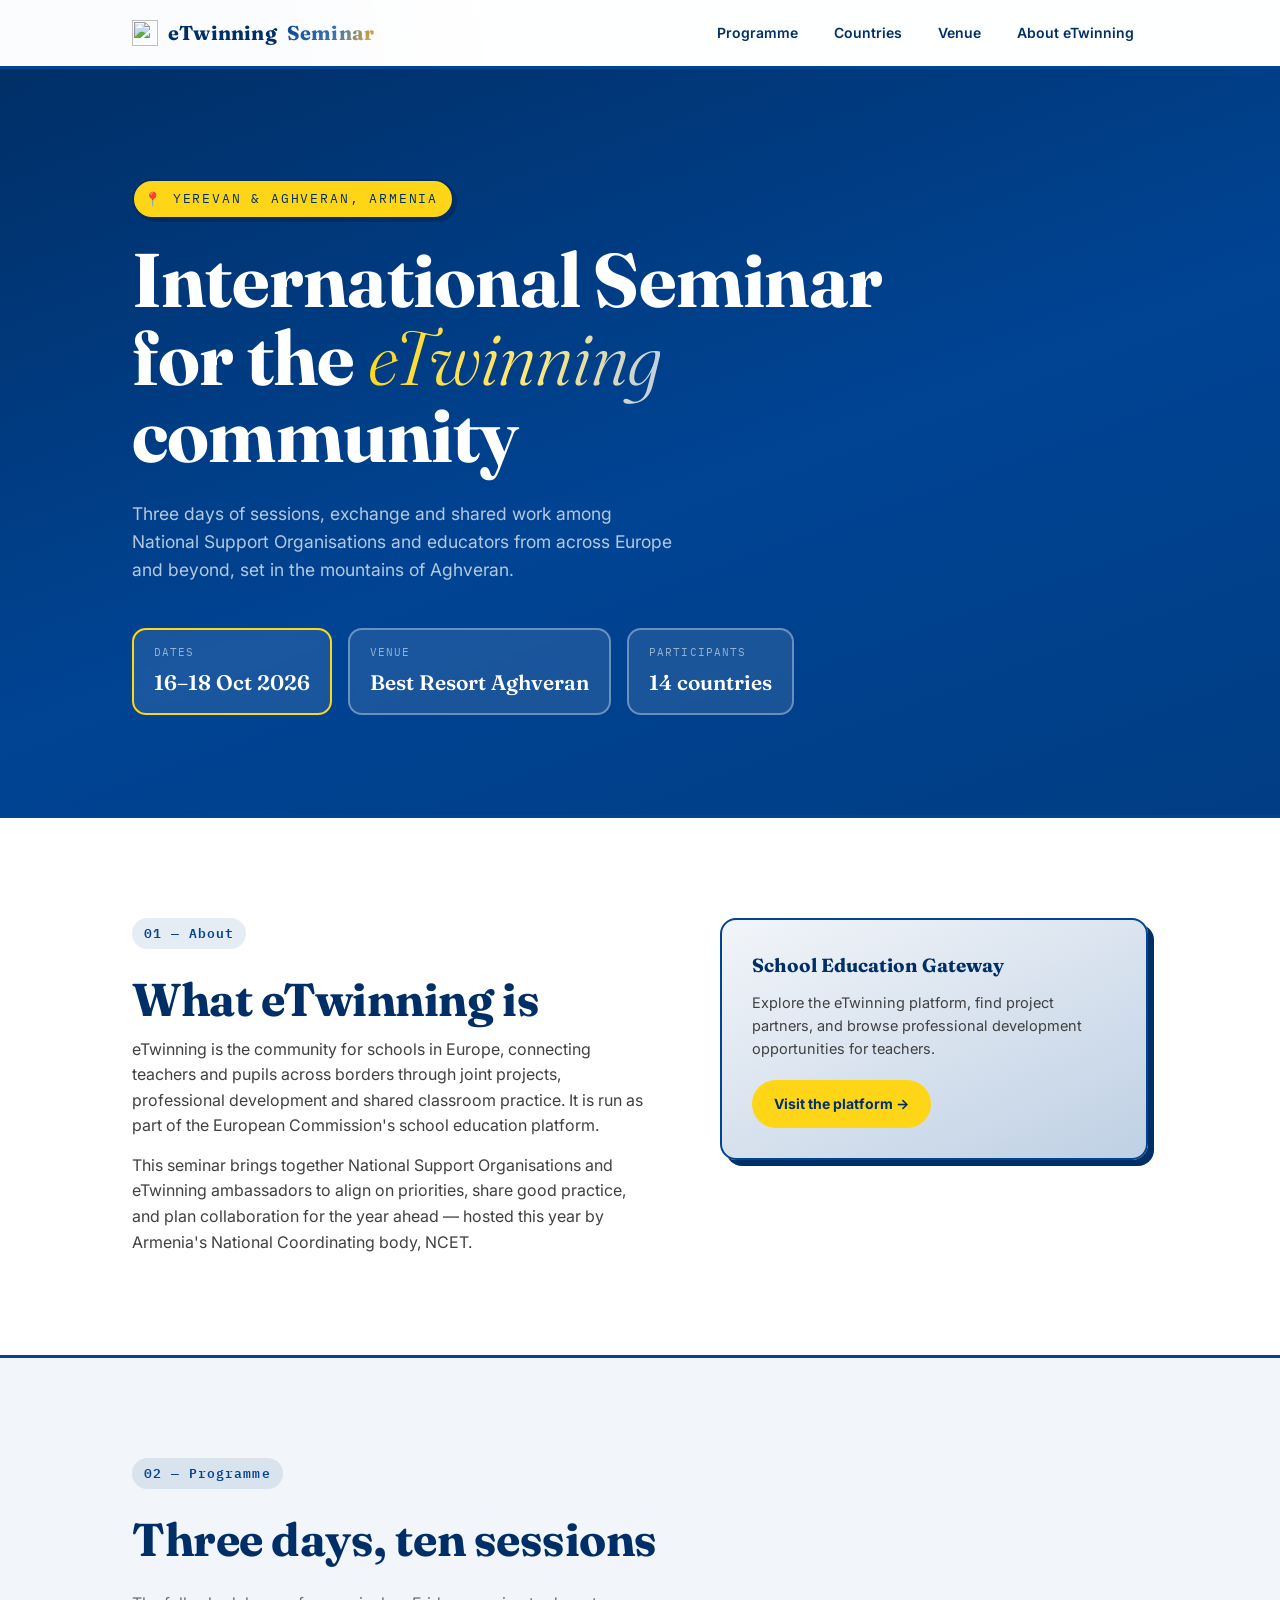
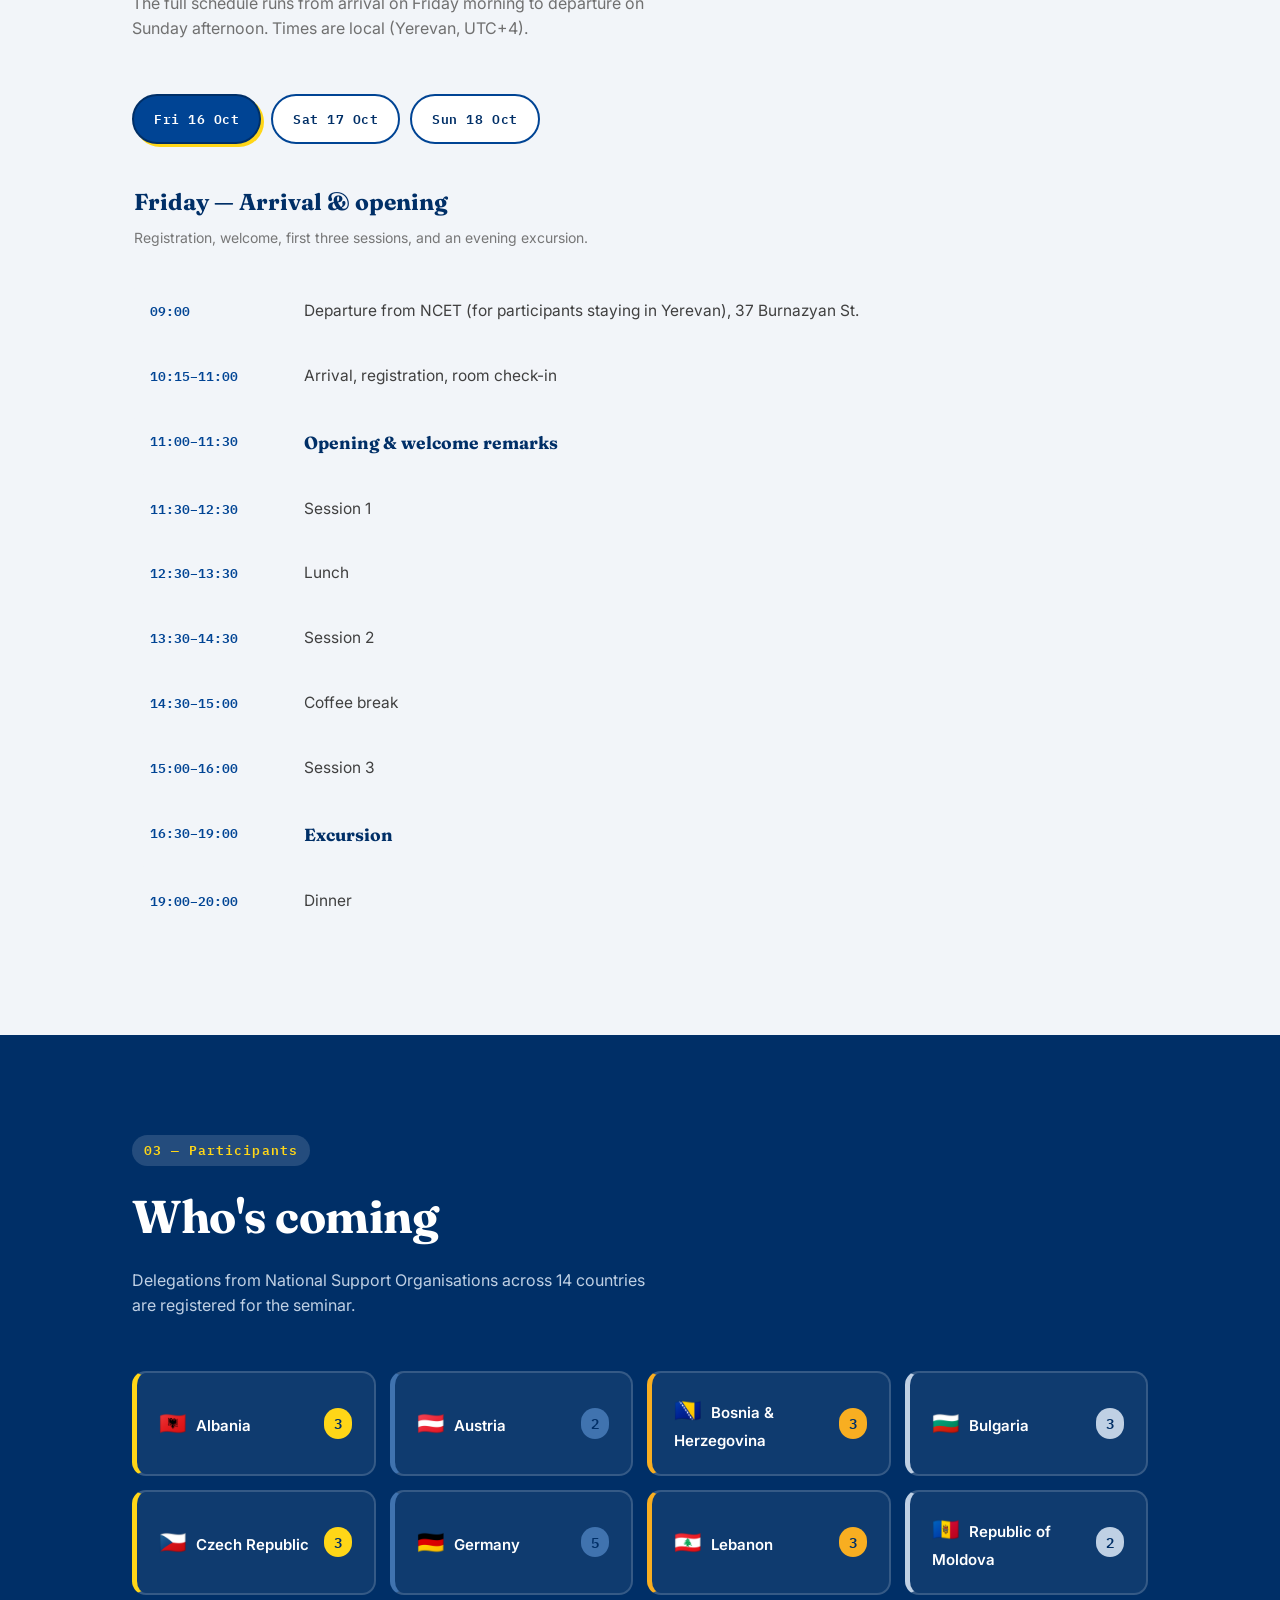
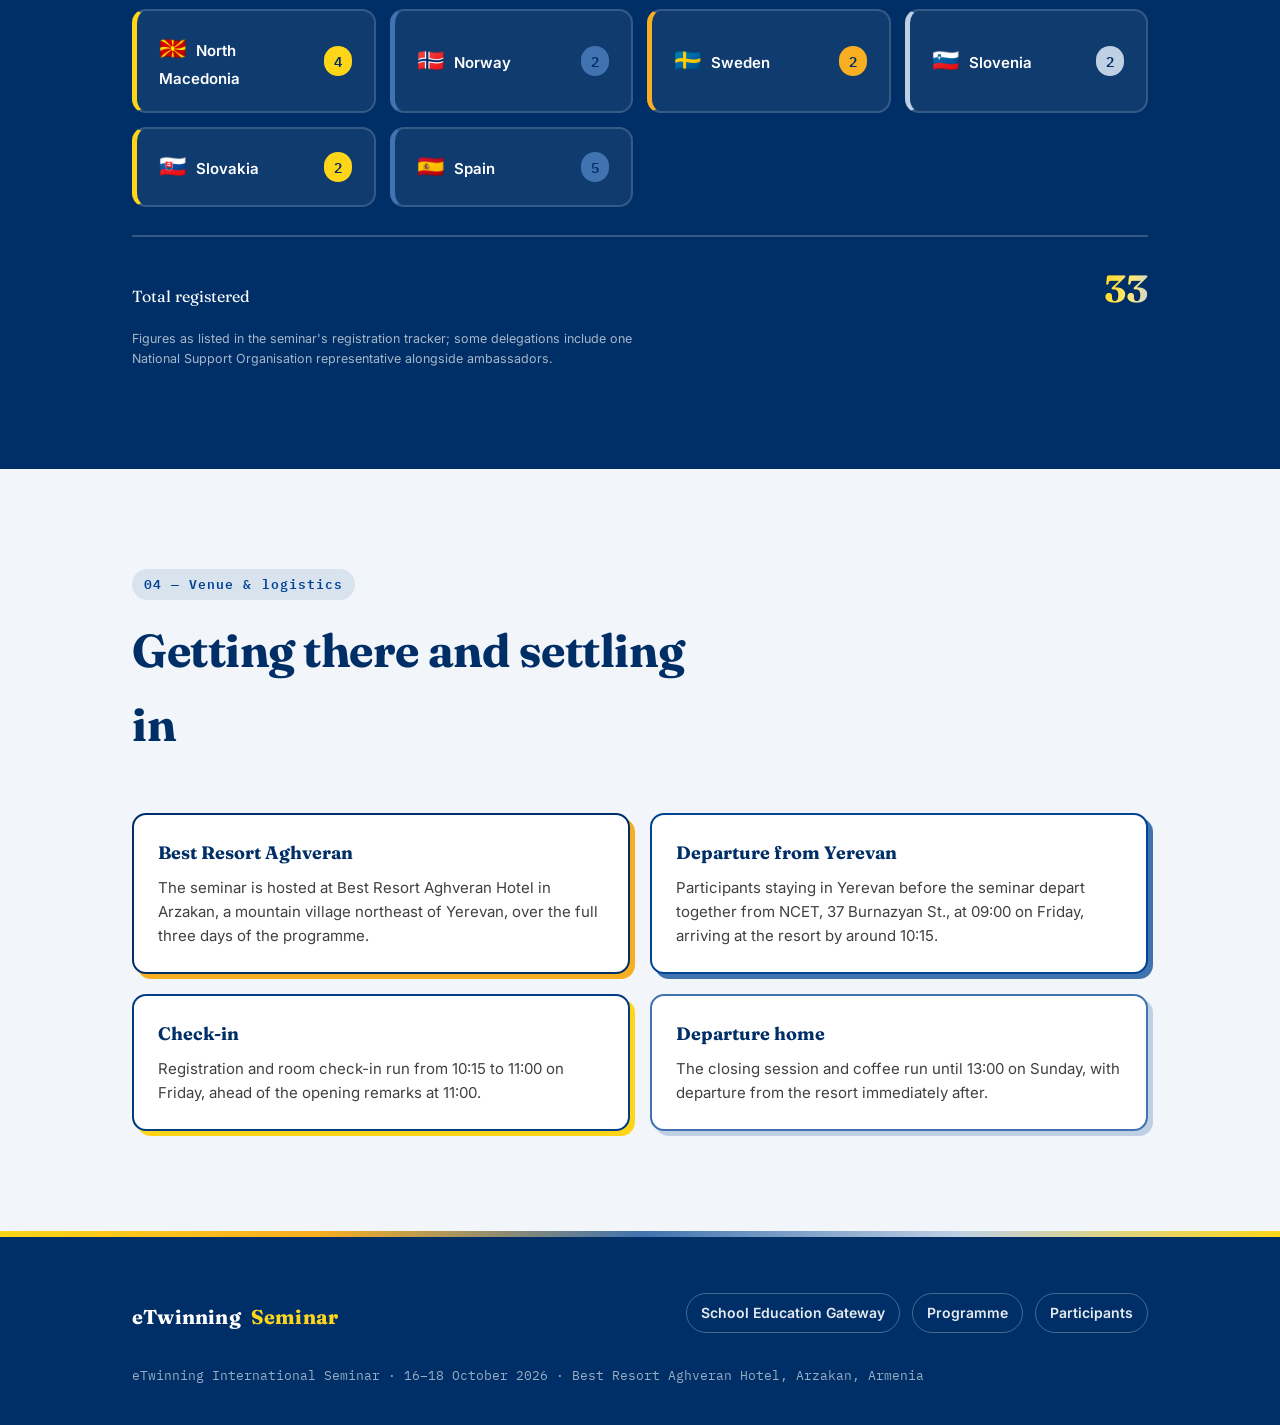
==== index.html @ 02129082 "Add files via upload" ====
<!DOCTYPE html>
<html lang="en">
<head>
<meta charset="UTF-8">
<meta name="viewport" content="width=device-width, initial-scale=1.0">
<title>eTwinning International Seminar · Aghveran 2026</title>
<link rel="icon" type="image/svg+xml" href="images/favicon.svg">
<link rel="preconnect" href="https://fonts.googleapis.com">
<link rel="preconnect" href="https://fonts.gstatic.com" crossorigin>
<link href="https://fonts.googleapis.com/css2?family=Fraunces:opsz,wght@9..144,300;9..144,500;9..144,600;9..144,700;9..144,900&family=Inter:wght@400;500;600;700&family=IBM+Plex+Mono:wght@400;500&display=swap" rel="stylesheet">
<link rel="stylesheet" href="style.css">
</head>
<body>

<div class="blobs">
  <div class="blob" style="width:520px; height:520px; top:-160px; left:-140px; background:var(--blue-light);"></div>
  <div class="blob" style="width:460px; height:460px; top:280px; right:-160px; background:var(--yellow);"></div>
  <div class="blob" style="width:420px; height:420px; bottom:-140px; left:220px; background:var(--blue);"></div>
</div>

<nav>
  <div class="wrap">
    <div class="brand"><img src="images/favicon.svg" alt=""> eTwinning <span>Seminar</span></div>
    <div class="navlinks">
      <a href="#programme">Programme</a>
      <a href="#countries">Countries</a>
      <a href="#venue">Venue</a>
      <a href="#about">About eTwinning</a>
    </div>
  </div>
</nav>

<header class="hero">
  <img class="hero-ridge" src="images/hero-ridge.svg" alt="" role="presentation">
  <div class="wrap">
    <div class="eyebrow mono">Yerevan &amp; Aghveran, Armenia</div>
    <h1>International Seminar<br>for the <em>eTwinning</em> community</h1>
    <p class="hero-sub">Three days of sessions, exchange and shared work among National Support Organisations and educators from across Europe and beyond, set in the mountains of Aghveran.</p>
    <div class="hero-facts">
      <div class="fact-pill">
        <div class="fact-label">Dates</div>
        <div class="fact-value">16–18 Oct 2026</div>
      </div>
      <div class="fact-pill">
        <div class="fact-label">Venue</div>
        <div class="fact-value">Best Resort Aghveran</div>
      </div>
      <div class="fact-pill">
        <div class="fact-label">Participants</div>
        <div class="fact-value">14 countries</div>
      </div>
    </div>
  </div>
</header>

<section class="about" id="about">
  <div class="wrap about-grid">
    <div>
      <div class="section-num mono">01 — About</div>
      <h2>What eTwinning is</h2>
      <p>eTwinning is the community for schools in Europe, connecting teachers and pupils across borders through joint projects, professional development and shared classroom practice. It is run as part of the European Commission's school education platform.</p>
      <p>This seminar brings together National Support Organisations and eTwinning ambassadors to align on priorities, share good practice, and plan collaboration for the year ahead — hosted this year by Armenia's National Coordinating body, NCET.</p>
    </div>
    <div class="about-card">
      <h3>School Education Gateway</h3>
      <p>Explore the eTwinning platform, find project partners, and browse professional development opportunities for teachers.</p>
      <a class="button" href="https://school-education.ec.europa.eu/" target="_blank" rel="noopener">Visit the platform →</a>
    </div>
  </div>
</section>

<section id="programme" class="programme">
  <div class="wrap">
    <div class="section-head">
      <div class="section-num mono">02 — Programme</div>
      <h2>Three days, ten sessions</h2>
      <p class="lede">The full schedule runs from arrival on Friday morning to departure on Sunday afternoon. Times are local (Yerevan, UTC+4).</p>
    </div>

    <div class="day-tabs" role="tablist" aria-label="Seminar days">
      <button class="day-tab active" data-day="1" role="tab" aria-selected="true">Fri 16 Oct</button>
      <button class="day-tab" data-day="2" role="tab" aria-selected="false">Sat 17 Oct</button>
      <button class="day-tab" data-day="3" role="tab" aria-selected="false">Sun 18 Oct</button>
    </div>

    <div class="timeline">
      <div class="day-panel active" id="day-1">
        <div class="day-title">Friday — Arrival &amp; opening</div>
        <div class="day-caption">Registration, welcome, first three sessions, and an evening excursion.</div>
        <div class="t-row"><div class="t-time">09:00</div><div class="t-activity">Departure from NCET (for participants staying in Yerevan), 37 Burnazyan St.</div></div>
        <div class="t-row"><div class="t-time">10:15–11:00</div><div class="t-activity">Arrival, registration, room check-in</div></div>
        <div class="t-row"><div class="t-time">11:00–11:30</div><div class="t-activity highlight">Opening &amp; welcome remarks</div></div>
        <div class="t-row"><div class="t-time">11:30–12:30</div><div class="t-activity">Session 1</div></div>
        <div class="t-row"><div class="t-time">12:30–13:30</div><div class="t-activity">Lunch</div></div>
        <div class="t-row"><div class="t-time">13:30–14:30</div><div class="t-activity">Session 2</div></div>
        <div class="t-row"><div class="t-time">14:30–15:00</div><div class="t-activity">Coffee break</div></div>
        <div class="t-row"><div class="t-time">15:00–16:00</div><div class="t-activity">Session 3</div></div>
        <div class="t-row"><div class="t-time">16:30–19:00</div><div class="t-activity highlight">Excursion</div></div>
        <div class="t-row"><div class="t-time">19:00–20:00</div><div class="t-activity">Dinner</div></div>
      </div>

      <div class="day-panel" id="day-2">
        <div class="day-title">Saturday — Full working day</div>
        <div class="day-caption">The core of the seminar: six sessions bookended by breakfast and a gala dinner.</div>
        <div class="t-row"><div class="t-time">08:30–09:30</div><div class="t-activity">Breakfast</div></div>
        <div class="t-row"><div class="t-time">09:30–10:30</div><div class="t-activity">Session 4</div></div>
        <div class="t-row"><div class="t-time">10:30–11:30</div><div class="t-activity">Session 5</div></div>
        <div class="t-row"><div class="t-time">11:30–12:00</div><div class="t-activity">Session 6</div></div>
        <div class="t-row"><div class="t-time">13:00–14:00</div><div class="t-activity">Coffee break</div></div>
        <div class="t-row"><div class="t-time">14:00–15:00</div><div class="t-activity">Session 7</div></div>
        <div class="t-row"><div class="t-time">15:00–16:00</div><div class="t-activity">Session 8</div></div>
        <div class="t-row"><div class="t-time">16:00–16:30</div><div class="t-activity">Coffee break</div></div>
        <div class="t-row"><div class="t-time">16:30–17:30</div><div class="t-activity">Session 9</div></div>
        <div class="t-row"><div class="t-time">18:30–19:30</div><div class="t-activity">Free time</div></div>
        <div class="t-row"><div class="t-time">19:30–22:30</div><div class="t-activity highlight">Gala dinner</div></div>
      </div>

      <div class="day-panel" id="day-3">
        <div class="day-title">Sunday — Closing &amp; departure</div>
        <div class="day-caption">A final session, check-out, and closing remarks before departure.</div>
        <div class="t-row"><div class="t-time">08:30–09:30</div><div class="t-activity">Breakfast</div></div>
        <div class="t-row"><div class="t-time">09:30–11:00</div><div class="t-activity">Session 10</div></div>
        <div class="t-row"><div class="t-time">11:00–11:30</div><div class="t-activity">Check-out</div></div>
        <div class="t-row"><div class="t-time">11:30–13:00</div><div class="t-activity highlight">Closing session &amp; coffee</div></div>
        <div class="t-row"><div class="t-time">13:00</div><div class="t-activity">Departure</div></div>
      </div>
    </div>
  </div>
</section>

<section class="countries" id="countries">
  <div class="wrap">
    <div class="section-head">
      <div class="section-num mono">03 — Participants</div>
      <h2>Who's coming</h2>
      <p class="lede">Delegations from National Support Organisations across 14 countries are registered for the seminar.</p>
    </div>

    <div class="country-grid">
      <div class="country-card" style="--c-accent:var(--yellow);"><span><span class="country-flag">🇦🇱</span><span class="country-name">Albania</span></span><span class="country-count">3</span></div>
      <div class="country-card" style="--c-accent:var(--blue-light);"><span><span class="country-flag">🇦🇹</span><span class="country-name">Austria</span></span><span class="country-count">2</span></div>
      <div class="country-card" style="--c-accent:var(--yellow-deep);"><span><span class="country-flag">🇧🇦</span><span class="country-name">Bosnia &amp; Herzegovina</span></span><span class="country-count">3</span></div>
      <div class="country-card" style="--c-accent:var(--blue-pale);"><span><span class="country-flag">🇧🇬</span><span class="country-name">Bulgaria</span></span><span class="country-count">3</span></div>
      <div class="country-card" style="--c-accent:var(--yellow);"><span><span class="country-flag">🇨🇿</span><span class="country-name">Czech Republic</span></span><span class="country-count">3</span></div>
      <div class="country-card" style="--c-accent:var(--blue-light);"><span><span class="country-flag">🇩🇪</span><span class="country-name">Germany</span></span><span class="country-count">5</span></div>
      <div class="country-card" style="--c-accent:var(--yellow-deep);"><span><span class="country-flag">🇱🇧</span><span class="country-name">Lebanon</span></span><span class="country-count">3</span></div>
      <div class="country-card" style="--c-accent:var(--blue-pale);"><span><span class="country-flag">🇲🇩</span><span class="country-name">Republic of Moldova</span></span><span class="country-count">2</span></div>
      <div class="country-card" style="--c-accent:var(--yellow);"><span><span class="country-flag">🇲🇰</span><span class="country-name">North Macedonia</span></span><span class="country-count">4</span></div>
      <div class="country-card" style="--c-accent:var(--blue-light);"><span><span class="country-flag">🇳🇴</span><span class="country-name">Norway</span></span><span class="country-count">2</span></div>
      <div class="country-card" style="--c-accent:var(--yellow-deep);"><span><span class="country-flag">🇸🇪</span><span class="country-name">Sweden</span></span><span class="country-count">2</span></div>
      <div class="country-card" style="--c-accent:var(--blue-pale);"><span><span class="country-flag">🇸🇮</span><span class="country-name">Slovenia</span></span><span class="country-count">2</span></div>
      <div class="country-card" style="--c-accent:var(--yellow);"><span><span class="country-flag">🇸🇰</span><span class="country-name">Slovakia</span></span><span class="country-count">2</span></div>
      <div class="country-card" style="--c-accent:var(--blue-light);"><span><span class="country-flag">🇪🇸</span><span class="country-name">Spain</span></span><span class="country-count">5</span></div>
    </div>
    <div class="country-total">
      <span>Total registered</span>
      <span class="num">33</span>
    </div>
    <p class="country-note">Figures as listed in the seminar's registration tracker; some delegations include one National Support Organisation representative alongside ambassadors.</p>
  </div>
</section>

<section id="venue" class="venue">
  <div class="wrap">
    <div class="section-head">
      <div class="section-num mono">04 — Venue & logistics</div>
      <h2>Getting there and settling in</h2>
    </div>
    <div class="venue-grid">
      <div class="venue-item">
        <h3>Best Resort Aghveran</h3>
        <p>The seminar is hosted at Best Resort Aghveran Hotel in Arzakan, a mountain village northeast of Yerevan, over the full three days of the programme.</p>
      </div>
      <div class="venue-item">
        <h3>Departure from Yerevan</h3>
        <p>Participants staying in Yerevan before the seminar depart together from NCET, 37 Burnazyan St., at 09:00 on Friday, arriving at the resort by around 10:15.</p>
      </div>
      <div class="venue-item">
        <h3>Check-in</h3>
        <p>Registration and room check-in run from 10:15 to 11:00 on Friday, ahead of the opening remarks at 11:00.</p>
      </div>
      <div class="venue-item">
        <h3>Departure home</h3>
        <p>The closing session and coffee run until 13:00 on Sunday, with departure from the resort immediately after.</p>
      </div>
    </div>
  </div>
</section>

<footer>
  <div class="wrap">
    <div class="footer-grid">
      <div class="brand">eTwinning <span style="color:var(--yellow);">Seminar</span></div>
      <div class="footer-links">
        <a href="https://school-education.ec.europa.eu/" target="_blank" rel="noopener">School Education Gateway</a>
        <a href="#programme">Programme</a>
        <a href="#countries">Participants</a>
      </div>
    </div>
    <div class="footer-fine">eTwinning International Seminar · 16–18 October 2026 · Best Resort Aghveran Hotel, Arzakan, Armenia</div>
  </div>
</footer>

<script src="script.js"></script>
</body>
</html>
---- style.css ----
:root{
  --blue-deep: #002F67;
  --blue: #004494;
  --blue-mid: #003D84;
  --blue-light: #4073AF;
  --blue-pale: #BFD0E4;
  --blue-bg: #F2F5F9;
  --yellow: #FFD617;
  --yellow-deep: #F8AE21;
  --yellow-light: #FFE879;
  --yellow-pale: #FFF4BB;
  --ink: #404040;
  --grey: #707070;
  --grey-light: #F5F5F5;
  --white: #FFFFFF;
  --line: rgba(0,47,103,0.14);
}
*{box-sizing:border-box; margin:0; padding:0;}
html{scroll-behavior:smooth;}
body{
  background:var(--blue-bg);
  color:var(--ink);
  font-family:'Inter', sans-serif;
  font-size:16px;
  line-height:1.6;
  overflow-x:hidden;
}
a{color:inherit;}
.mono{font-family:'IBM Plex Mono', monospace;}
.wrap{max-width:1080px; margin:0 auto; padding:0 32px;}

.blobs{position:fixed; inset:0; z-index:-1; overflow:hidden; pointer-events:none;}
.blob{position:absolute; border-radius:50%; filter:blur(70px); opacity:0.25;}

/* ---------- nav ---------- */
nav{
  position:sticky; top:0; z-index:50;
  background:rgba(255,255,255,0.92);
  backdrop-filter: blur(8px);
  border-bottom:3px solid var(--blue);
}
nav .wrap{
  display:flex; align-items:center; justify-content:space-between;
  height:66px;
}
.brand{
  font-family:'Fraunces', serif; font-weight:700; font-size:20px; letter-spacing:0.01em;
  color:var(--blue-deep);
  display:flex; align-items:center; gap:10px;
}
.brand img{height:26px; width:26px;}
.brand span{
  background:linear-gradient(120deg, var(--blue), var(--blue-light) 55%, var(--yellow-deep));
  -webkit-background-clip:text; background-clip:text; color:transparent;
}
.navlinks{display:flex; gap:8px; font-size:14px; font-weight:600;}
.navlinks a{text-decoration:none; padding:8px 14px; border-radius:20px; transition:all .2s; color:var(--blue-deep);}
.navlinks a:hover{background:var(--yellow); color:var(--blue-deep);}
.navlinks a:focus-visible, a:focus-visible{outline:2px solid var(--blue); outline-offset:3px; border-radius:4px;}

/* ---------- hero ---------- */
.hero{
  position:relative;
  padding:110px 0 100px;
  overflow:hidden;
  background:linear-gradient(160deg, var(--blue-deep) 0%, var(--blue) 55%, var(--blue-mid) 100%);
  color:var(--white);
}
.hero-ridge{
  position:absolute; left:0; right:0; bottom:0; width:100%; height:auto; z-index:0; display:block;
}
.hero .wrap{position:relative; z-index:1;}
.eyebrow{
  font-family:'IBM Plex Mono', monospace; font-size:13px; text-transform:uppercase;
  letter-spacing:0.14em; color:var(--blue-deep); margin-bottom:22px;
  display:inline-flex; align-items:center; gap:10px;
  background:var(--yellow); border:2px solid var(--blue-deep); padding:7px 14px 7px 10px; border-radius:30px;
  box-shadow:3px 3px 0 rgba(0,0,0,0.2);
}
.eyebrow::before{content:'📍'; font-size:14px;}
h1{
  font-family:'Fraunces', serif;
  font-weight:700;
  font-size:clamp(40px, 6vw, 76px);
  line-height:1.02;
  letter-spacing:-0.01em;
  max-width:820px;
  color:var(--white);
}
h1 em{
  font-style:italic; font-weight:300;
  background:linear-gradient(100deg, var(--yellow), var(--yellow-light) 55%, var(--blue-pale));
  -webkit-background-clip:text; background-clip:text; color:transparent;
}
.hero-sub{
  margin-top:26px; max-width:540px; font-size:17.5px; color:var(--blue-pale); opacity:0.95;
}
.hero-facts{
  display:flex; flex-wrap:wrap; gap:16px; margin-top:44px;
}
.fact-pill{
  background:rgba(255,255,255,0.1); border:2px solid rgba(255,255,255,0.35); border-radius:14px;
  padding:14px 20px; backdrop-filter:blur(4px);
}
.fact-pill:nth-child(1){border-color:var(--yellow);}
.fact-label{font-family:'IBM Plex Mono', monospace; font-size:11px; text-transform:uppercase; letter-spacing:0.1em; opacity:0.75; color:var(--blue-pale);}
.fact-value{font-family:'Fraunces', serif; font-size:21px; font-weight:600; margin-top:4px; color:var(--white);}

/* ---------- section shell ---------- */
section{padding:100px 0;}
.section-head{margin-bottom:52px; max-width:600px;}
.section-num{
  font-family:'IBM Plex Mono', monospace; font-size:13px; letter-spacing:0.08em;
  display:inline-block; padding:5px 12px; border-radius:20px; font-weight:600;
  background:rgba(0,68,148,0.1); color:var(--blue);
}
h2{
  font-family:'Fraunces', serif; font-weight:700; font-size:clamp(30px, 4vw, 46px);
  margin-top:14px; letter-spacing:-0.01em; color:var(--blue-deep);
}
.lede{margin-top:14px; color:var(--grey); font-size:16px; max-width:540px;}

/* ---------- about ---------- */
.about{background:var(--white); border-top:3px solid var(--blue); border-bottom:3px solid var(--blue);}
.about-grid{display:grid; grid-template-columns:1.1fr 0.9fr; gap:64px; align-items:start;}
.about p{color:var(--ink);}
.about p + p{margin-top:14px;}
.about-card{
  background:linear-gradient(155deg, var(--blue-bg), var(--blue-pale));
  border:2px solid var(--blue); border-radius:16px; padding:30px;
  box-shadow:6px 6px 0 var(--blue-deep);
}
.about-card h3{font-family:'Fraunces',serif; font-size:19px; font-weight:700; color:var(--blue-deep);}
.about-card p{color:var(--ink); font-size:14.5px; margin-top:10px;}
.about-card a.button{
  display:inline-flex; align-items:center; gap:8px; margin-top:20px;
  background:var(--yellow); color:var(--blue-deep); text-decoration:none;
  font-size:14px; font-weight:700; padding:13px 22px; border-radius:30px;
  transition:transform .15s, background .2s;
}
.about-card a.button:hover{background:var(--yellow-deep); transform:translateY(-2px);}

/* ---------- programme / timeline ---------- */
.day-tabs{display:flex; gap:10px; margin-bottom:40px; flex-wrap:wrap;}
.day-tab{
  font-family:'IBM Plex Mono', monospace; font-size:13px; font-weight:600; letter-spacing:0.04em;
  padding:12px 20px; border:2px solid var(--blue); background:var(--white); cursor:pointer;
  color:var(--blue-deep); border-radius:30px; transition: all .2s;
}
.day-tab.active{background:var(--blue); color:var(--white); border-color:var(--blue-deep); box-shadow:3px 3px 0 var(--yellow);}
.day-tab:hover:not(.active){background:var(--yellow-pale); border-color:var(--blue);}

.timeline{position:relative; padding-left:2px;}
.day-panel{display:none;}
.day-panel.active{display:block; animation:fade .35s ease;}
@keyframes fade{from{opacity:0; transform:translateY(6px);} to{opacity:1; transform:translateY(0);}}

.day-title{
  font-family:'Fraunces', serif; font-size:23px; font-weight:700; margin-bottom:6px; color:var(--blue-deep);
}
.day-caption{color:var(--grey); font-size:14px; margin-bottom:32px; opacity:0.95;}

.t-row{
  display:grid; grid-template-columns:130px 1fr; gap:24px;
  padding:18px 16px; border-radius:12px; position:relative; margin-bottom:4px;
}
.t-row:nth-child(odd){background:var(--blue-bg);}
.t-time{
  font-family:'IBM Plex Mono', monospace; font-size:13px; font-weight:600; color:var(--blue); padding-top:2px;
}
.t-activity{font-size:15.5px; color:var(--ink);}
.t-activity.highlight{font-weight:700; font-family:'Fraunces', serif; font-size:17.5px; color:var(--blue-deep);}

/* ---------- countries ---------- */
.countries{background:var(--blue-deep); color:var(--white); position:relative; overflow:hidden;}
.countries .section-num{background:rgba(255,255,255,0.14); color:var(--yellow);}
.countries h2{color:var(--white);}
.countries .lede{color:var(--blue-pale);}
.country-grid{
  display:grid; grid-template-columns:repeat(auto-fill, minmax(230px,1fr)); gap:14px; margin-top:12px;
}
.country-card{
  background:rgba(255,255,255,0.06); border:2px solid rgba(255,255,255,0.16); border-radius:14px;
  padding:20px 22px; display:flex; align-items:center; justify-content:space-between; gap:12px;
  border-left:5px solid var(--c-accent, var(--yellow));
  transition:transform .15s, background .2s;
}
.country-card:hover{background:rgba(255,255,255,0.12); transform:translateY(-2px);}
.country-name{font-size:15px; font-weight:600;}
.country-flag{font-size:22px; margin-right:10px;}
.country-count{
  font-family:'IBM Plex Mono', monospace; font-size:14px; font-weight:600; color:var(--blue-deep);
  background:var(--c-accent, var(--yellow)); padding:4px 10px; border-radius:20px;
}
.country-total{
  margin-top:28px; display:flex; justify-content:space-between; align-items:baseline;
  font-family:'Fraunces', serif; padding-top:22px; border-top:2px solid rgba(255,255,255,0.2);
}
.country-total .num{
  font-size:38px; font-weight:700;
  background:linear-gradient(100deg, var(--yellow), var(--yellow-light) 60%, var(--blue-pale));
  -webkit-background-clip:text; background-clip:text; color:transparent;
}
.country-note{font-size:12.5px; opacity:0.65; margin-top:10px; max-width:520px;}

/* ---------- venue ---------- */
.venue-grid{display:grid; grid-template-columns:1fr 1fr; gap:20px;}
.venue-item{
  background:var(--white); border:2px solid var(--blue); border-radius:14px; padding:24px;
  box-shadow:5px 5px 0 var(--blue-pale);
}
.venue-item:nth-child(1){box-shadow:5px 5px 0 var(--yellow-deep); border-color:var(--blue-deep);}
.venue-item:nth-child(2){box-shadow:5px 5px 0 var(--blue-light); border-color:var(--blue);}
.venue-item:nth-child(3){box-shadow:5px 5px 0 var(--yellow); border-color:var(--blue-mid);}
.venue-item:nth-child(4){box-shadow:5px 5px 0 var(--blue-pale); border-color:var(--blue-light);}
.venue-item h3{font-family:'Fraunces', serif; font-size:18px; font-weight:700; margin-bottom:8px; color:var(--blue-deep);}
.venue-item p{color:var(--ink); font-size:15px;}

/* ---------- footer ---------- */
footer{
  background:var(--blue-deep); color:var(--white); padding:56px 0 40px;
  border-top:6px solid transparent;
  border-image:linear-gradient(90deg, var(--yellow), var(--yellow-deep), var(--blue-light), var(--blue-pale), var(--yellow)) 1;
}
.footer-grid{display:flex; justify-content:space-between; align-items:flex-end; flex-wrap:wrap; gap:24px;}
footer .brand{color:var(--white);}
.footer-links{display:flex; gap:12px; font-size:14px; font-weight:600;}
.footer-links a{text-decoration:none; opacity:0.9; padding:8px 14px; border-radius:20px; border:1px solid rgba(255,255,255,0.3);}
.footer-links a:hover{opacity:1; background:var(--yellow); color:var(--blue-deep); border-color:var(--yellow);}
.footer-fine{margin-top:32px; font-size:12.5px; opacity:0.6; font-family:'IBM Plex Mono', monospace;}

@media (max-width:760px){
  .about-grid{grid-template-columns:1fr;}
  .venue-grid{grid-template-columns:1fr;}
  .navlinks{display:none;}
  .t-row{grid-template-columns:90px 1fr;}
}
@media (prefers-reduced-motion: reduce){
  html{scroll-behavior:auto;}
  .day-panel.active{animation:none;}
}
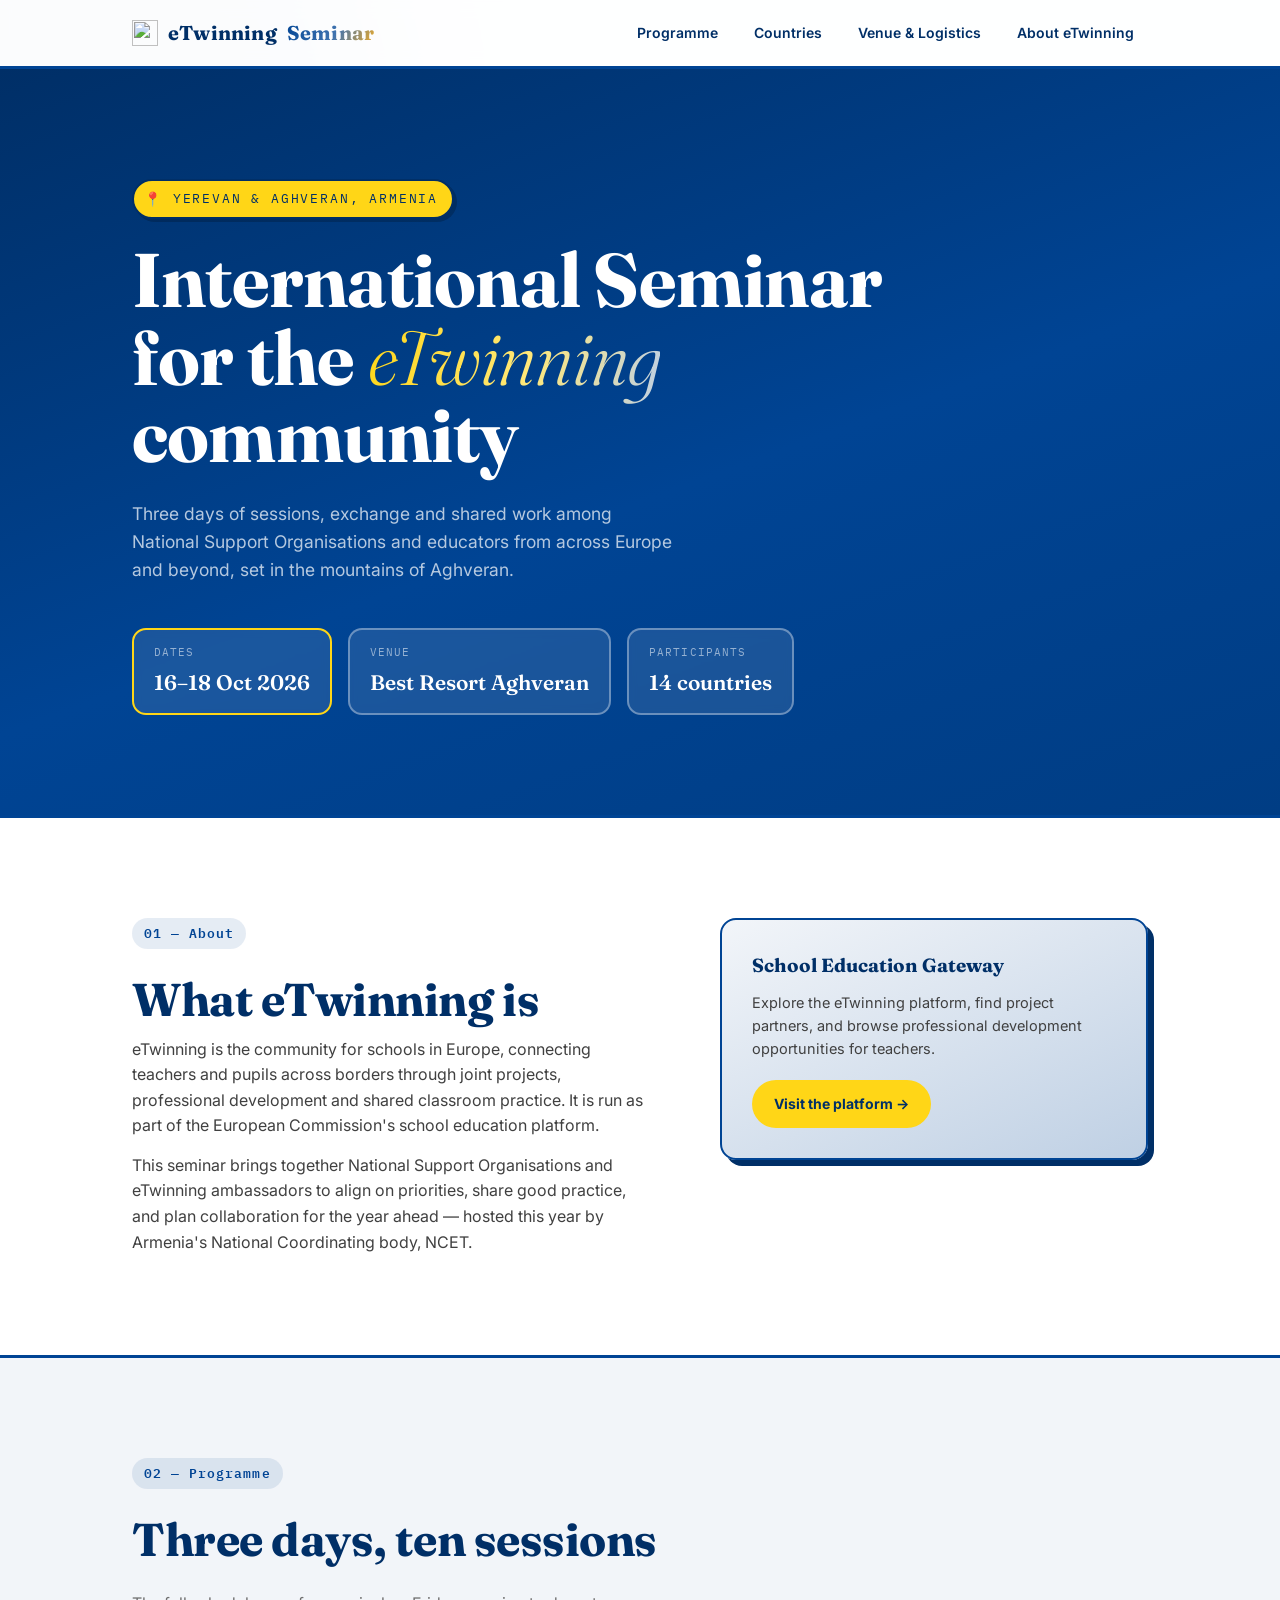
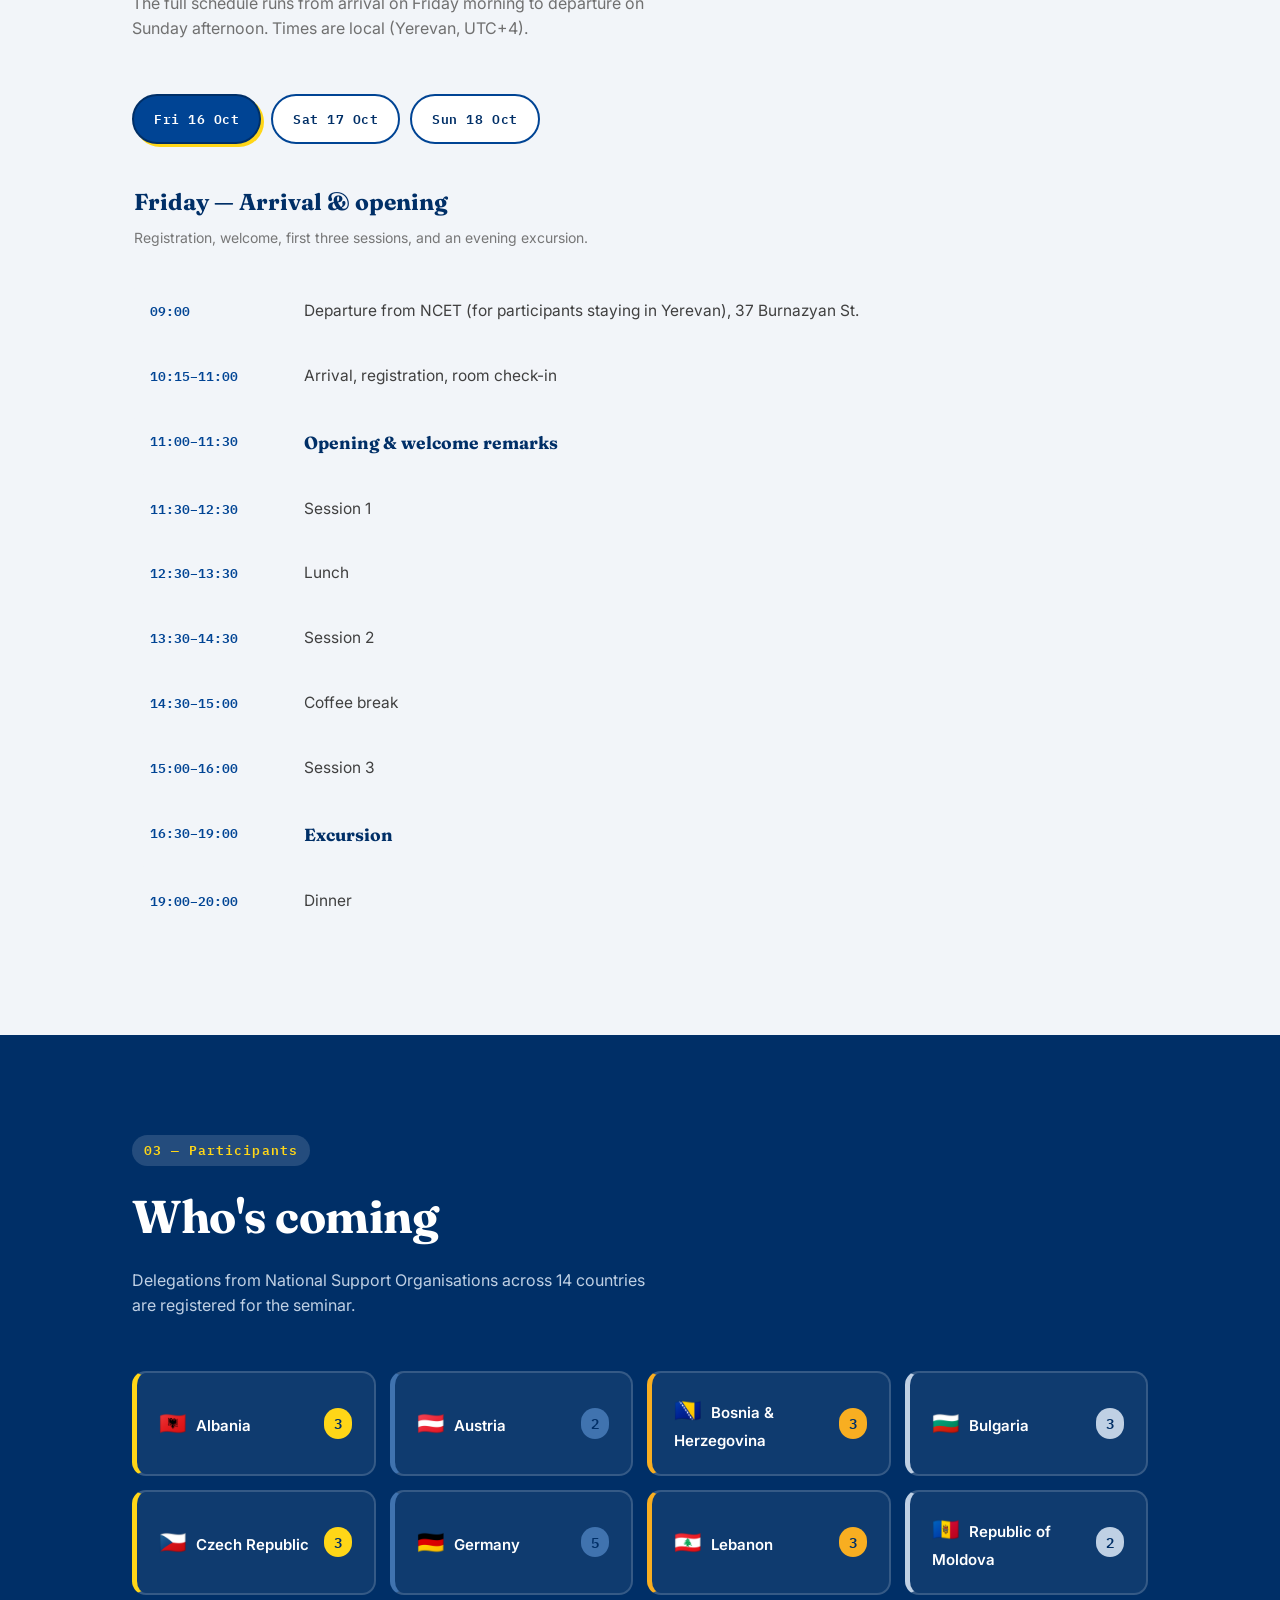
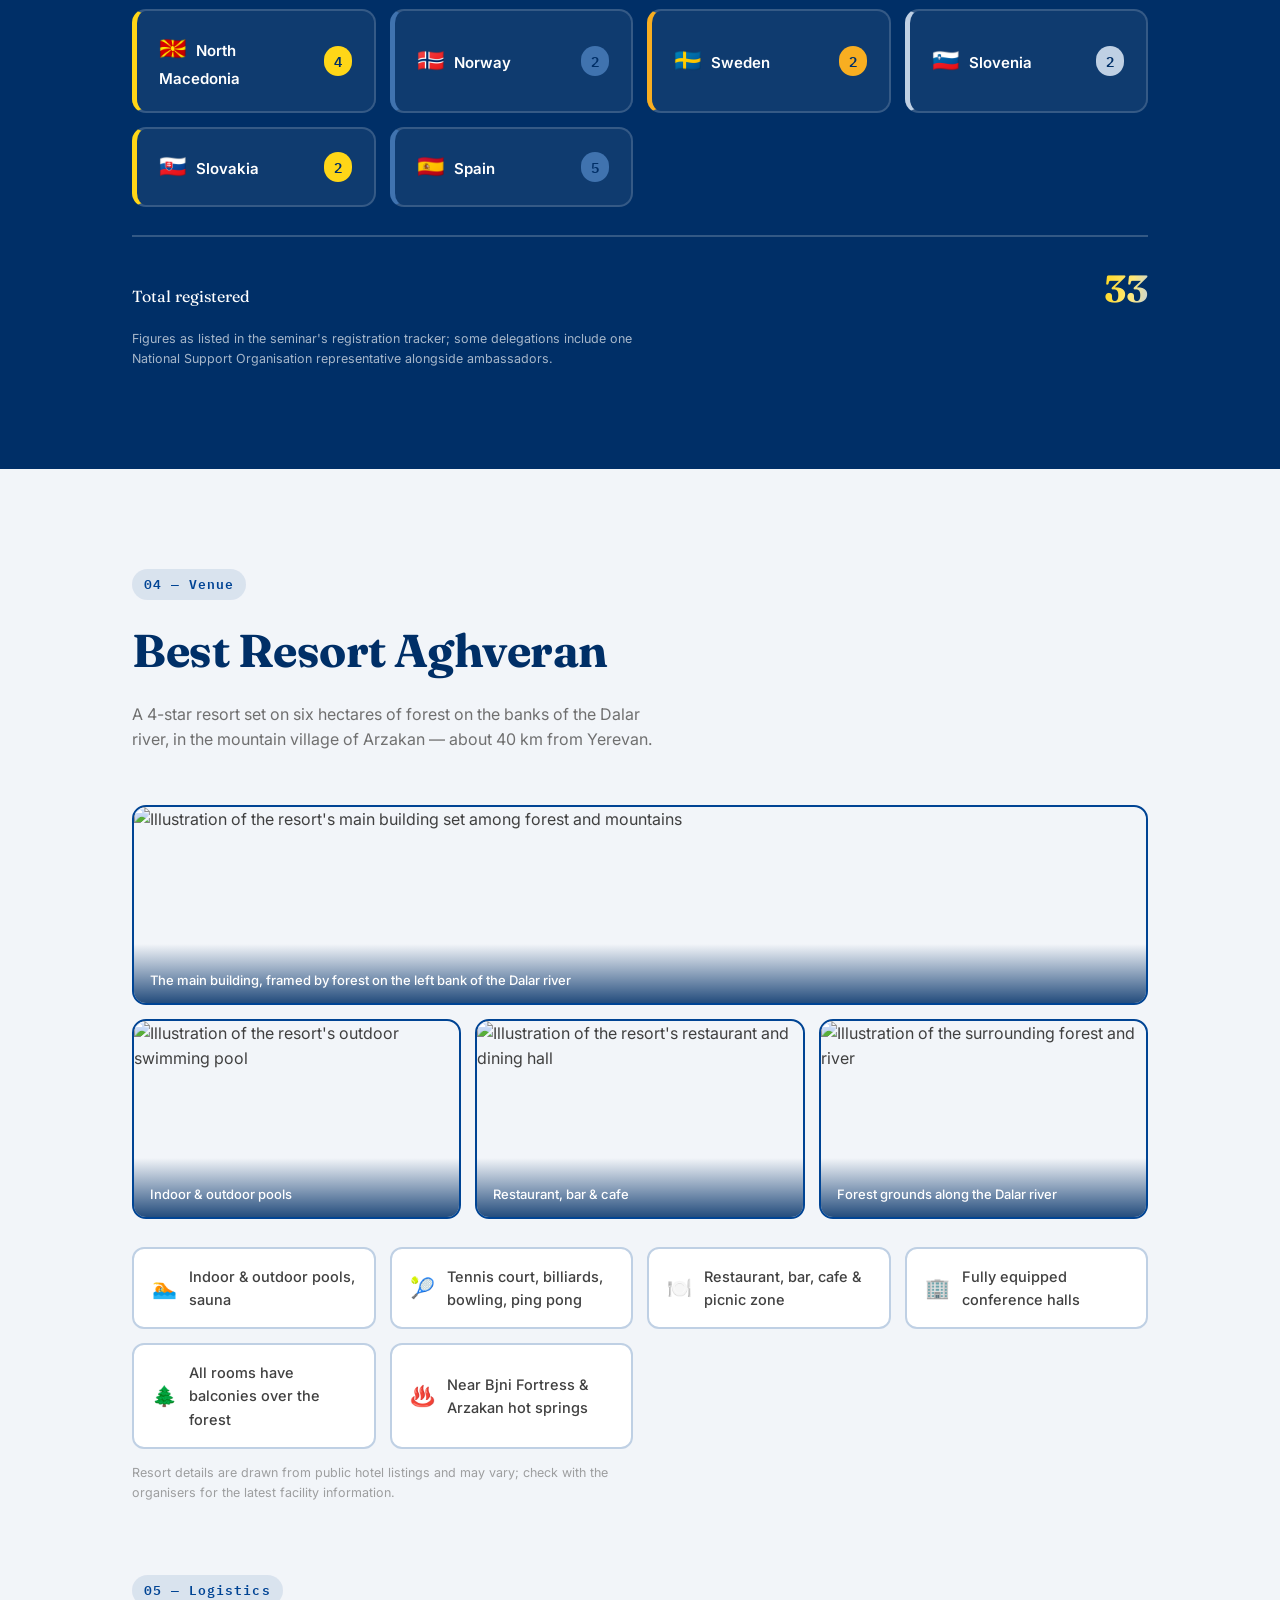
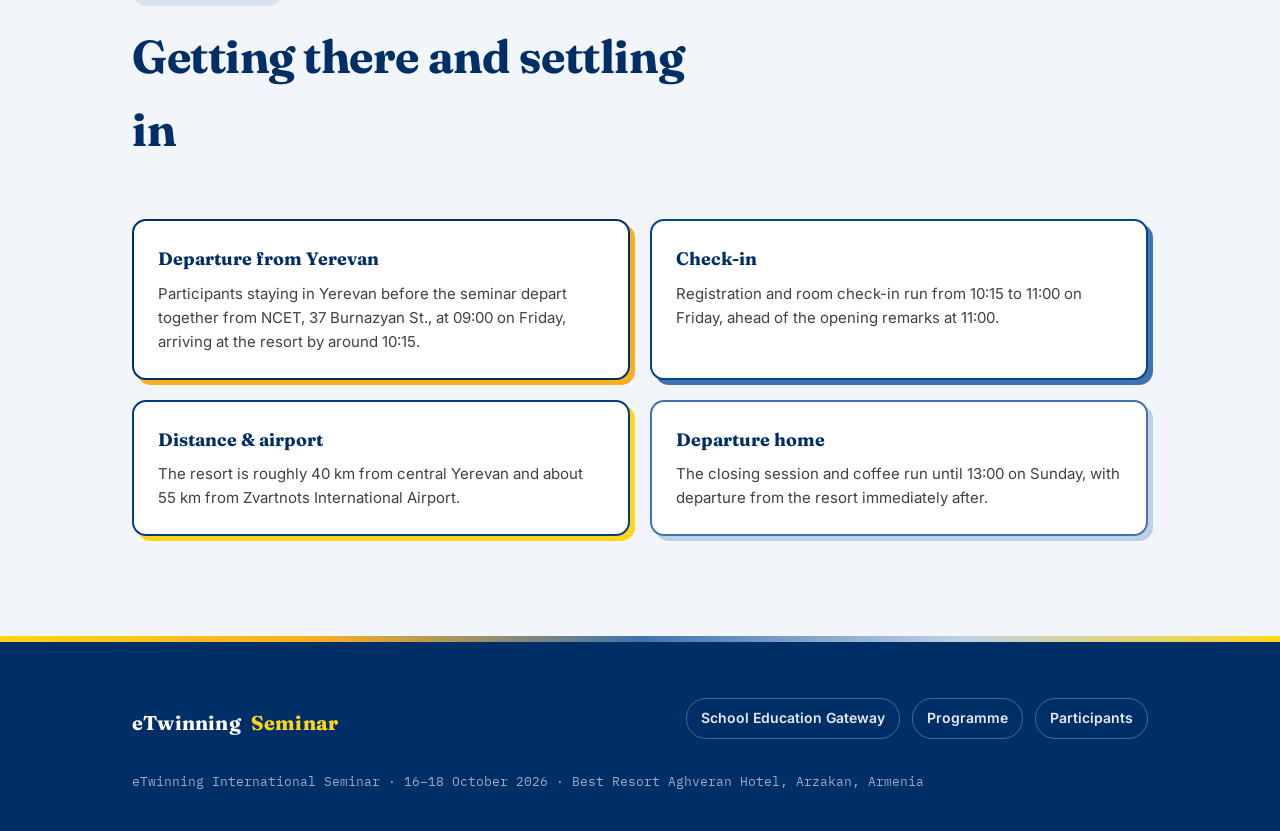
==== commit f132e379: "Add files via upload" ====
--- a/index.html
+++ b/index.html
@@ -24,7 +24,7 @@
     <div class="navlinks">
       <a href="#programme">Programme</a>
       <a href="#countries">Countries</a>
-      <a href="#venue">Venue</a>
+      <a href="#venue">Venue &amp; Logistics</a>
       <a href="#about">About eTwinning</a>
     </div>
   </div>
@@ -163,14 +163,45 @@
 <section id="venue" class="venue">
   <div class="wrap">
     <div class="section-head">
-      <div class="section-num mono">04 — Venue & logistics</div>
+      <div class="section-num mono">04 — Venue</div>
+      <h2>Best Resort Aghveran</h2>
+      <p class="lede">A 4-star resort set on six hectares of forest on the banks of the Dalar river, in the mountain village of Arzakan — about 40 km from Yerevan.</p>
+    </div>
+
+    <div class="venue-gallery">
+      <figure class="gallery-item gallery-wide">
+        <img src="images/venue-exterior.svg" alt="Illustration of the resort's main building set among forest and mountains">
+        <figcaption>The main building, framed by forest on the left bank of the Dalar river</figcaption>
+      </figure>
+      <figure class="gallery-item">
+        <img src="images/venue-pool.svg" alt="Illustration of the resort's outdoor swimming pool">
+        <figcaption>Indoor &amp; outdoor pools</figcaption>
+      </figure>
+      <figure class="gallery-item">
+        <img src="images/venue-dining.svg" alt="Illustration of the resort's restaurant and dining hall">
+        <figcaption>Restaurant, bar &amp; cafe</figcaption>
+      </figure>
+      <figure class="gallery-item">
+        <img src="images/venue-forest.svg" alt="Illustration of the surrounding forest and river">
+        <figcaption>Forest grounds along the Dalar river</figcaption>
+      </figure>
+    </div>
+
+    <div class="facility-grid">
+      <div class="facility-item"><span class="facility-icon">🏊</span><span>Indoor &amp; outdoor pools, sauna</span></div>
+      <div class="facility-item"><span class="facility-icon">🎾</span><span>Tennis court, billiards, bowling, ping pong</span></div>
+      <div class="facility-item"><span class="facility-icon">🍽️</span><span>Restaurant, bar, cafe &amp; picnic zone</span></div>
+      <div class="facility-item"><span class="facility-icon">🏢</span><span>Fully equipped conference halls</span></div>
+      <div class="facility-item"><span class="facility-icon">🌲</span><span>All rooms have balconies over the forest</span></div>
+      <div class="facility-item"><span class="facility-icon">♨️</span><span>Near Bjni Fortress &amp; Arzakan hot springs</span></div>
+    </div>
+    <p class="country-note" style="margin-top:14px; color:var(--grey);">Resort details are drawn from public hotel listings and may vary; check with the organisers for the latest facility information.</p>
+
+    <div class="section-head" style="margin-top:72px;">
+      <div class="section-num mono">05 — Logistics</div>
       <h2>Getting there and settling in</h2>
     </div>
     <div class="venue-grid">
-      <div class="venue-item">
-        <h3>Best Resort Aghveran</h3>
-        <p>The seminar is hosted at Best Resort Aghveran Hotel in Arzakan, a mountain village northeast of Yerevan, over the full three days of the programme.</p>
-      </div>
       <div class="venue-item">
         <h3>Departure from Yerevan</h3>
         <p>Participants staying in Yerevan before the seminar depart together from NCET, 37 Burnazyan St., at 09:00 on Friday, arriving at the resort by around 10:15.</p>
@@ -178,6 +209,10 @@
       <div class="venue-item">
         <h3>Check-in</h3>
         <p>Registration and room check-in run from 10:15 to 11:00 on Friday, ahead of the opening remarks at 11:00.</p>
+      </div>
+      <div class="venue-item">
+        <h3>Distance &amp; airport</h3>
+        <p>The resort is roughly 40 km from central Yerevan and about 55 km from Zvartnots International Airport.</p>
       </div>
       <div class="venue-item">
         <h3>Departure home</h3>
--- a/style.css
+++ b/style.css
@@ -203,7 +203,33 @@
 }
 .country-note{font-size:12.5px; opacity:0.65; margin-top:10px; max-width:520px;}
 
-/* ---------- venue ---------- */
+/* ---------- venue gallery & facilities ---------- */
+.venue-gallery{
+  display:grid; grid-template-columns:repeat(3, 1fr); grid-auto-rows:200px; gap:14px; margin-top:8px;
+}
+.gallery-wide{grid-column:span 3; grid-row:span 1; height:280px;}
+.gallery-item{
+  position:relative; margin:0; border-radius:14px; overflow:hidden;
+  border:2px solid var(--blue); background:var(--blue-bg);
+}
+.gallery-wide{height:auto;}
+.gallery-item img{width:100%; height:100%; display:block; object-fit:cover;}
+.gallery-item figcaption{
+  position:absolute; left:0; right:0; bottom:0;
+  background:linear-gradient(0deg, rgba(0,47,103,0.85), rgba(0,47,103,0));
+  color:var(--white); font-size:13px; font-weight:500; padding:26px 16px 12px;
+}
+.facility-grid{
+  display:grid; grid-template-columns:repeat(auto-fit, minmax(240px,1fr)); gap:14px; margin-top:28px;
+}
+.facility-item{
+  display:flex; align-items:center; gap:12px;
+  background:var(--white); border:2px solid var(--blue-pale); border-radius:12px; padding:16px 18px;
+  font-size:14.5px; font-weight:500; color:var(--ink);
+}
+.facility-icon{font-size:20px;}
+
+/* ---------- venue logistics ---------- */
 .venue-grid{display:grid; grid-template-columns:1fr 1fr; gap:20px;}
 .venue-item{
   background:var(--white); border:2px solid var(--blue); border-radius:14px; padding:24px;
@@ -232,8 +258,14 @@
 @media (max-width:760px){
   .about-grid{grid-template-columns:1fr;}
   .venue-grid{grid-template-columns:1fr;}
+  .venue-gallery{grid-template-columns:1fr 1fr;}
+  .gallery-wide{grid-column:span 2;}
   .navlinks{display:none;}
   .t-row{grid-template-columns:90px 1fr;}
+}
+@media (max-width:520px){
+  .venue-gallery{grid-template-columns:1fr;}
+  .gallery-wide{grid-column:span 1;}
 }
 @media (prefers-reduced-motion: reduce){
   html{scroll-behavior:auto;}
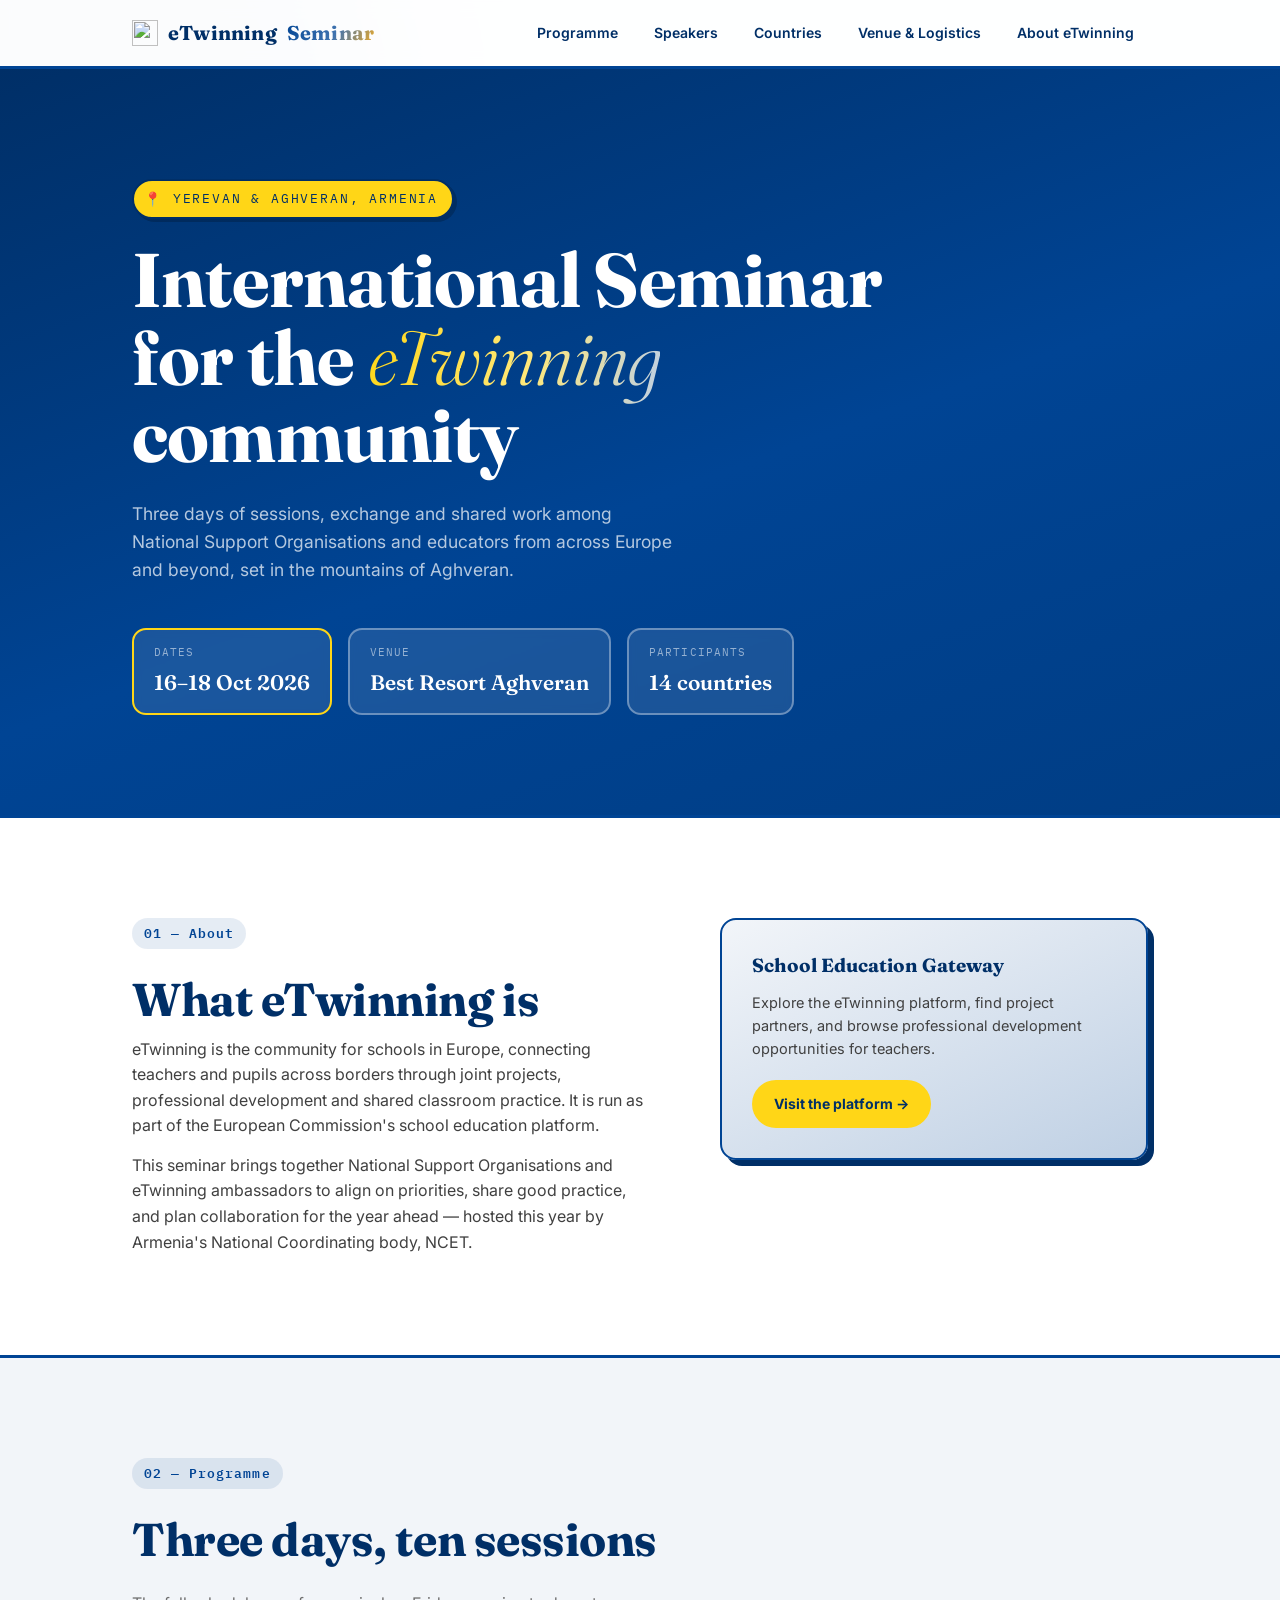
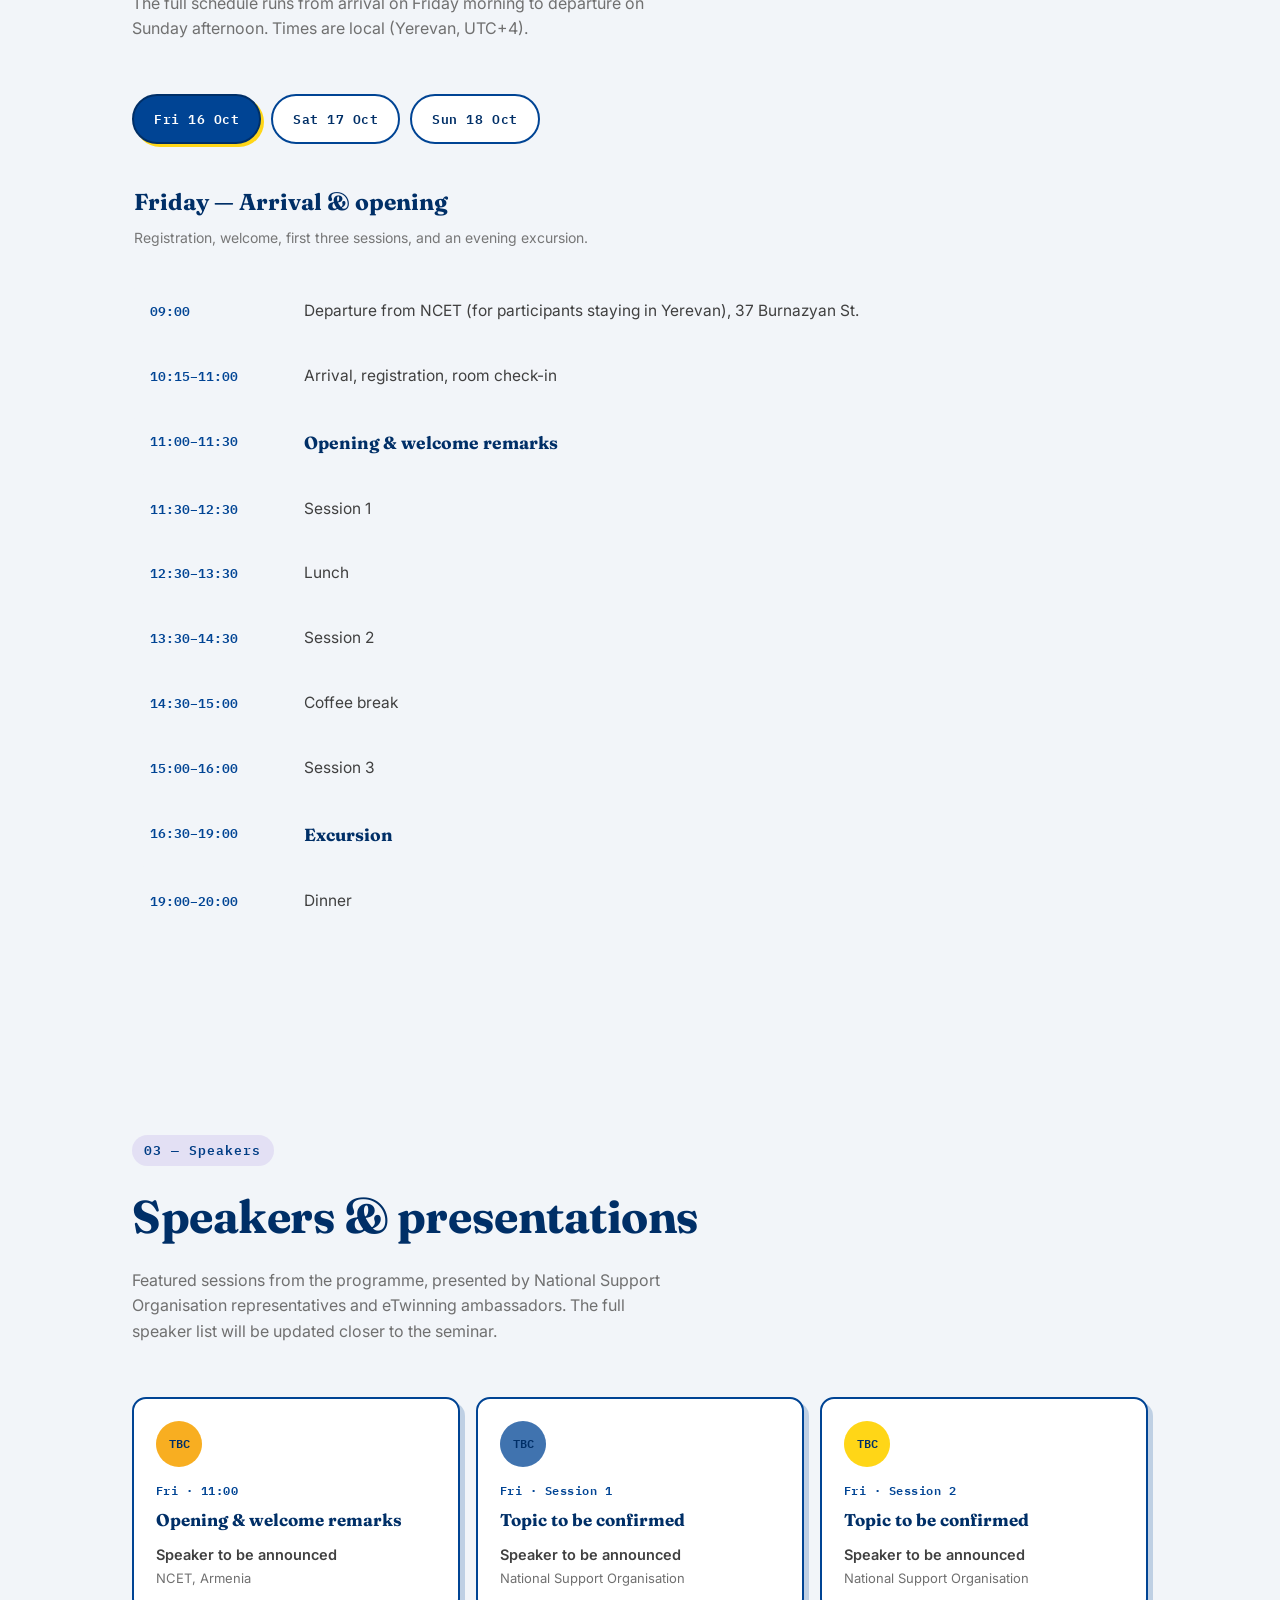
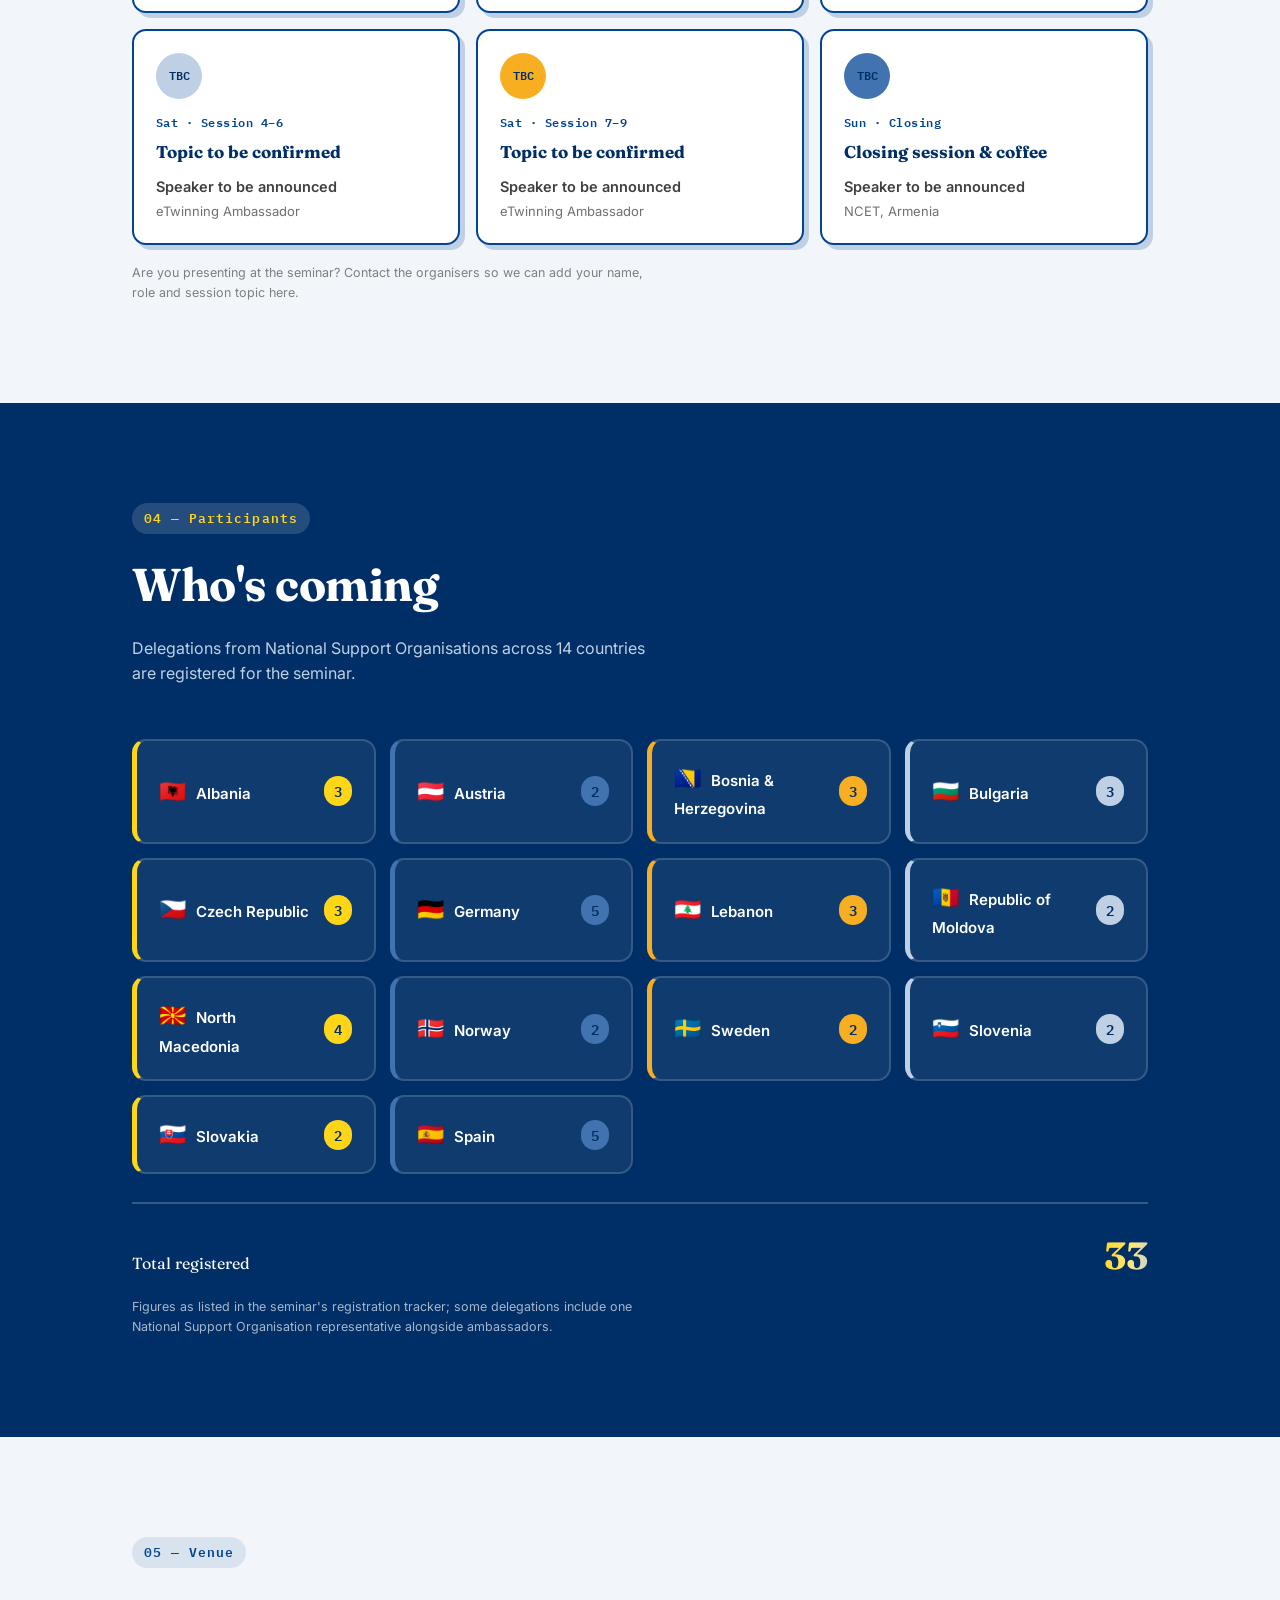
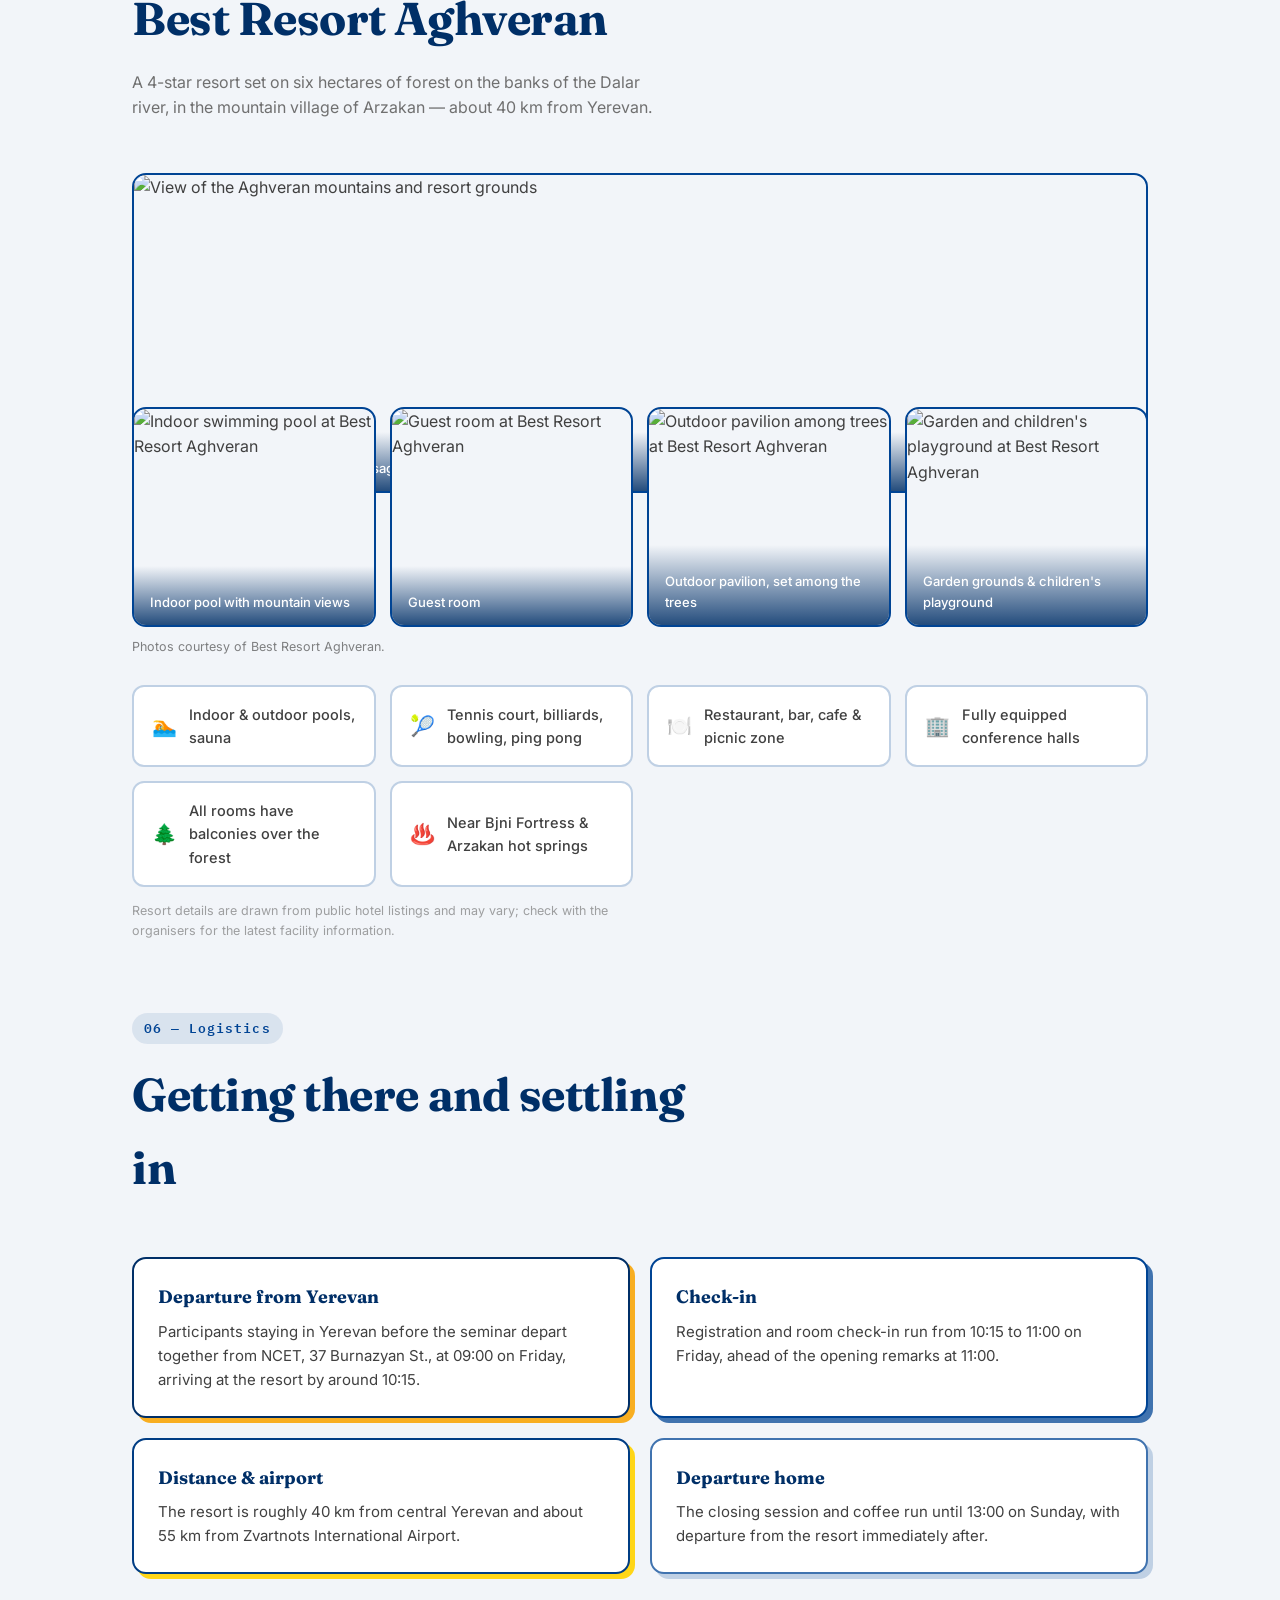
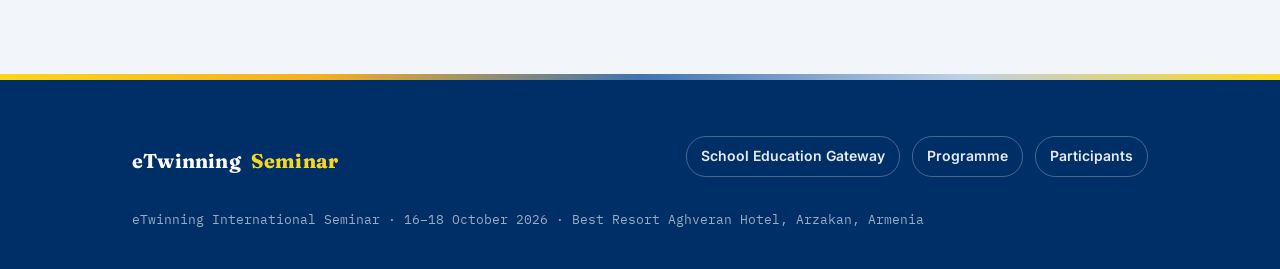
==== commit ec77f856: "Add files via upload" ====
--- a/index.html
+++ b/index.html
@@ -23,6 +23,7 @@
     <div class="brand"><img src="images/favicon.svg" alt=""> eTwinning <span>Seminar</span></div>
     <div class="navlinks">
       <a href="#programme">Programme</a>
+      <a href="#speakers">Speakers</a>
       <a href="#countries">Countries</a>
       <a href="#venue">Venue &amp; Logistics</a>
       <a href="#about">About eTwinning</a>
@@ -128,10 +129,66 @@
   </div>
 </section>
 
+<section id="speakers" class="speakers">
+  <div class="wrap">
+    <div class="section-head">
+      <div class="section-num mono">03 — Speakers</div>
+      <h2>Speakers &amp; presentations</h2>
+      <p class="lede">Featured sessions from the programme, presented by National Support Organisation representatives and eTwinning ambassadors. The full speaker list will be updated closer to the seminar.</p>
+    </div>
+
+    <div class="speaker-grid">
+      <div class="speaker-card">
+        <div class="speaker-avatar" style="--sp-accent:var(--yellow-deep);">TBC</div>
+        <div class="speaker-tag mono">Fri · 11:00</div>
+        <div class="speaker-topic">Opening &amp; welcome remarks</div>
+        <div class="speaker-name">Speaker to be announced</div>
+        <div class="speaker-role">NCET, Armenia</div>
+      </div>
+      <div class="speaker-card">
+        <div class="speaker-avatar" style="--sp-accent:var(--blue-light);">TBC</div>
+        <div class="speaker-tag mono">Fri · Session 1</div>
+        <div class="speaker-topic">Topic to be confirmed</div>
+        <div class="speaker-name">Speaker to be announced</div>
+        <div class="speaker-role">National Support Organisation</div>
+      </div>
+      <div class="speaker-card">
+        <div class="speaker-avatar" style="--sp-accent:var(--yellow);">TBC</div>
+        <div class="speaker-tag mono">Fri · Session 2</div>
+        <div class="speaker-topic">Topic to be confirmed</div>
+        <div class="speaker-name">Speaker to be announced</div>
+        <div class="speaker-role">National Support Organisation</div>
+      </div>
+      <div class="speaker-card">
+        <div class="speaker-avatar" style="--sp-accent:var(--blue-pale);">TBC</div>
+        <div class="speaker-tag mono">Sat · Session 4–6</div>
+        <div class="speaker-topic">Topic to be confirmed</div>
+        <div class="speaker-name">Speaker to be announced</div>
+        <div class="speaker-role">eTwinning Ambassador</div>
+      </div>
+      <div class="speaker-card">
+        <div class="speaker-avatar" style="--sp-accent:var(--yellow-deep);">TBC</div>
+        <div class="speaker-tag mono">Sat · Session 7–9</div>
+        <div class="speaker-topic">Topic to be confirmed</div>
+        <div class="speaker-name">Speaker to be announced</div>
+        <div class="speaker-role">eTwinning Ambassador</div>
+      </div>
+      <div class="speaker-card">
+        <div class="speaker-avatar" style="--sp-accent:var(--blue-light);">TBC</div>
+        <div class="speaker-tag mono">Sun · Closing</div>
+        <div class="speaker-topic">Closing session &amp; coffee</div>
+        <div class="speaker-name">Speaker to be announced</div>
+        <div class="speaker-role">NCET, Armenia</div>
+      </div>
+    </div>
+    <p class="country-note" style="margin-top:18px;">Are you presenting at the seminar? Contact the organisers so we can add your name, role and session topic here.</p>
+  </div>
+</section>
+
 <section class="countries" id="countries">
   <div class="wrap">
     <div class="section-head">
-      <div class="section-num mono">03 — Participants</div>
+      <div class="section-num mono">04 — Participants</div>
       <h2>Who's coming</h2>
       <p class="lede">Delegations from National Support Organisations across 14 countries are registered for the seminar.</p>
     </div>
@@ -163,29 +220,34 @@
 <section id="venue" class="venue">
   <div class="wrap">
     <div class="section-head">
-      <div class="section-num mono">04 — Venue</div>
+      <div class="section-num mono">05 — Venue</div>
       <h2>Best Resort Aghveran</h2>
       <p class="lede">A 4-star resort set on six hectares of forest on the banks of the Dalar river, in the mountain village of Arzakan — about 40 km from Yerevan.</p>
     </div>
 
     <div class="venue-gallery">
       <figure class="gallery-item gallery-wide">
-        <img src="images/venue-exterior.svg" alt="Illustration of the resort's main building set among forest and mountains">
-        <figcaption>The main building, framed by forest on the left bank of the Dalar river</figcaption>
+        <img src="images/venue-grounds.jpg" alt="View of the Aghveran mountains and resort grounds">
+        <figcaption>The resort grounds, framed by the Tsaghkunyats mountains</figcaption>
       </figure>
       <figure class="gallery-item">
-        <img src="images/venue-pool.svg" alt="Illustration of the resort's outdoor swimming pool">
-        <figcaption>Indoor &amp; outdoor pools</figcaption>
+        <img src="images/venue-pool.jpg" alt="Indoor swimming pool at Best Resort Aghveran">
+        <figcaption>Indoor pool with mountain views</figcaption>
       </figure>
       <figure class="gallery-item">
-        <img src="images/venue-dining.svg" alt="Illustration of the resort's restaurant and dining hall">
-        <figcaption>Restaurant, bar &amp; cafe</figcaption>
+        <img src="images/venue-room.jpg" alt="Guest room at Best Resort Aghveran">
+        <figcaption>Guest room</figcaption>
       </figure>
       <figure class="gallery-item">
-        <img src="images/venue-forest.svg" alt="Illustration of the surrounding forest and river">
-        <figcaption>Forest grounds along the Dalar river</figcaption>
-      </figure>
-    </div>
+        <img src="images/venue-pavilion.jpg" alt="Outdoor pavilion among trees at Best Resort Aghveran">
+        <figcaption>Outdoor pavilion, set among the trees</figcaption>
+      </figure>
+      <figure class="gallery-item">
+        <img src="images/venue-garden.jpg" alt="Garden and children's playground at Best Resort Aghveran">
+        <figcaption>Garden grounds &amp; children's playground</figcaption>
+      </figure>
+    </div>
+    <p class="country-note" style="margin-top:10px;">Photos courtesy of Best Resort Aghveran.</p>
 
     <div class="facility-grid">
       <div class="facility-item"><span class="facility-icon">🏊</span><span>Indoor &amp; outdoor pools, sauna</span></div>
@@ -198,7 +260,7 @@
     <p class="country-note" style="margin-top:14px; color:var(--grey);">Resort details are drawn from public hotel listings and may vary; check with the organisers for the latest facility information.</p>
 
     <div class="section-head" style="margin-top:72px;">
-      <div class="section-num mono">05 — Logistics</div>
+      <div class="section-num mono">06 — Logistics</div>
       <h2>Getting there and settling in</h2>
     </div>
     <div class="venue-grid">
--- a/style.css
+++ b/style.css
@@ -171,6 +171,27 @@
 .t-activity{font-size:15.5px; color:var(--ink);}
 .t-activity.highlight{font-weight:700; font-family:'Fraunces', serif; font-size:17.5px; color:var(--blue-deep);}
 
+/* ---------- speakers ---------- */
+.speakers .section-num{background:rgba(122,79,209,0.12); color:var(--blue-mid);}
+.speaker-grid{
+  display:grid; grid-template-columns:repeat(auto-fill, minmax(260px,1fr)); gap:16px; margin-top:8px;
+}
+.speaker-card{
+  background:var(--white); border:2px solid var(--blue); border-radius:14px; padding:22px;
+  box-shadow:5px 5px 0 var(--blue-pale);
+  transition:transform .15s;
+}
+.speaker-card:hover{transform:translateY(-3px);}
+.speaker-avatar{
+  width:46px; height:46px; border-radius:50%; display:flex; align-items:center; justify-content:center;
+  background:var(--sp-accent, var(--yellow)); color:var(--blue-deep);
+  font-family:'IBM Plex Mono', monospace; font-weight:600; font-size:12px; margin-bottom:14px;
+}
+.speaker-tag{font-size:12px; color:var(--blue); font-weight:600; letter-spacing:0.04em; margin-bottom:6px;}
+.speaker-topic{font-family:'Fraunces', serif; font-weight:700; font-size:17px; color:var(--blue-deep); margin-bottom:10px;}
+.speaker-name{font-size:14.5px; font-weight:600; color:var(--ink);}
+.speaker-role{font-size:13px; color:var(--grey); margin-top:2px;}
+
 /* ---------- countries ---------- */
 .countries{background:var(--blue-deep); color:var(--white); position:relative; overflow:hidden;}
 .countries .section-num{background:rgba(255,255,255,0.14); color:var(--yellow);}
@@ -205,14 +226,13 @@
 
 /* ---------- venue gallery & facilities ---------- */
 .venue-gallery{
-  display:grid; grid-template-columns:repeat(3, 1fr); grid-auto-rows:200px; gap:14px; margin-top:8px;
-}
-.gallery-wide{grid-column:span 3; grid-row:span 1; height:280px;}
+  display:grid; grid-template-columns:repeat(auto-fit, minmax(220px,1fr)); grid-auto-rows:220px; gap:14px; margin-top:8px;
+}
+.gallery-wide{grid-column:1 / -1; height:320px;}
 .gallery-item{
   position:relative; margin:0; border-radius:14px; overflow:hidden;
   border:2px solid var(--blue); background:var(--blue-bg);
 }
-.gallery-wide{height:auto;}
 .gallery-item img{width:100%; height:100%; display:block; object-fit:cover;}
 .gallery-item figcaption{
   position:absolute; left:0; right:0; bottom:0;
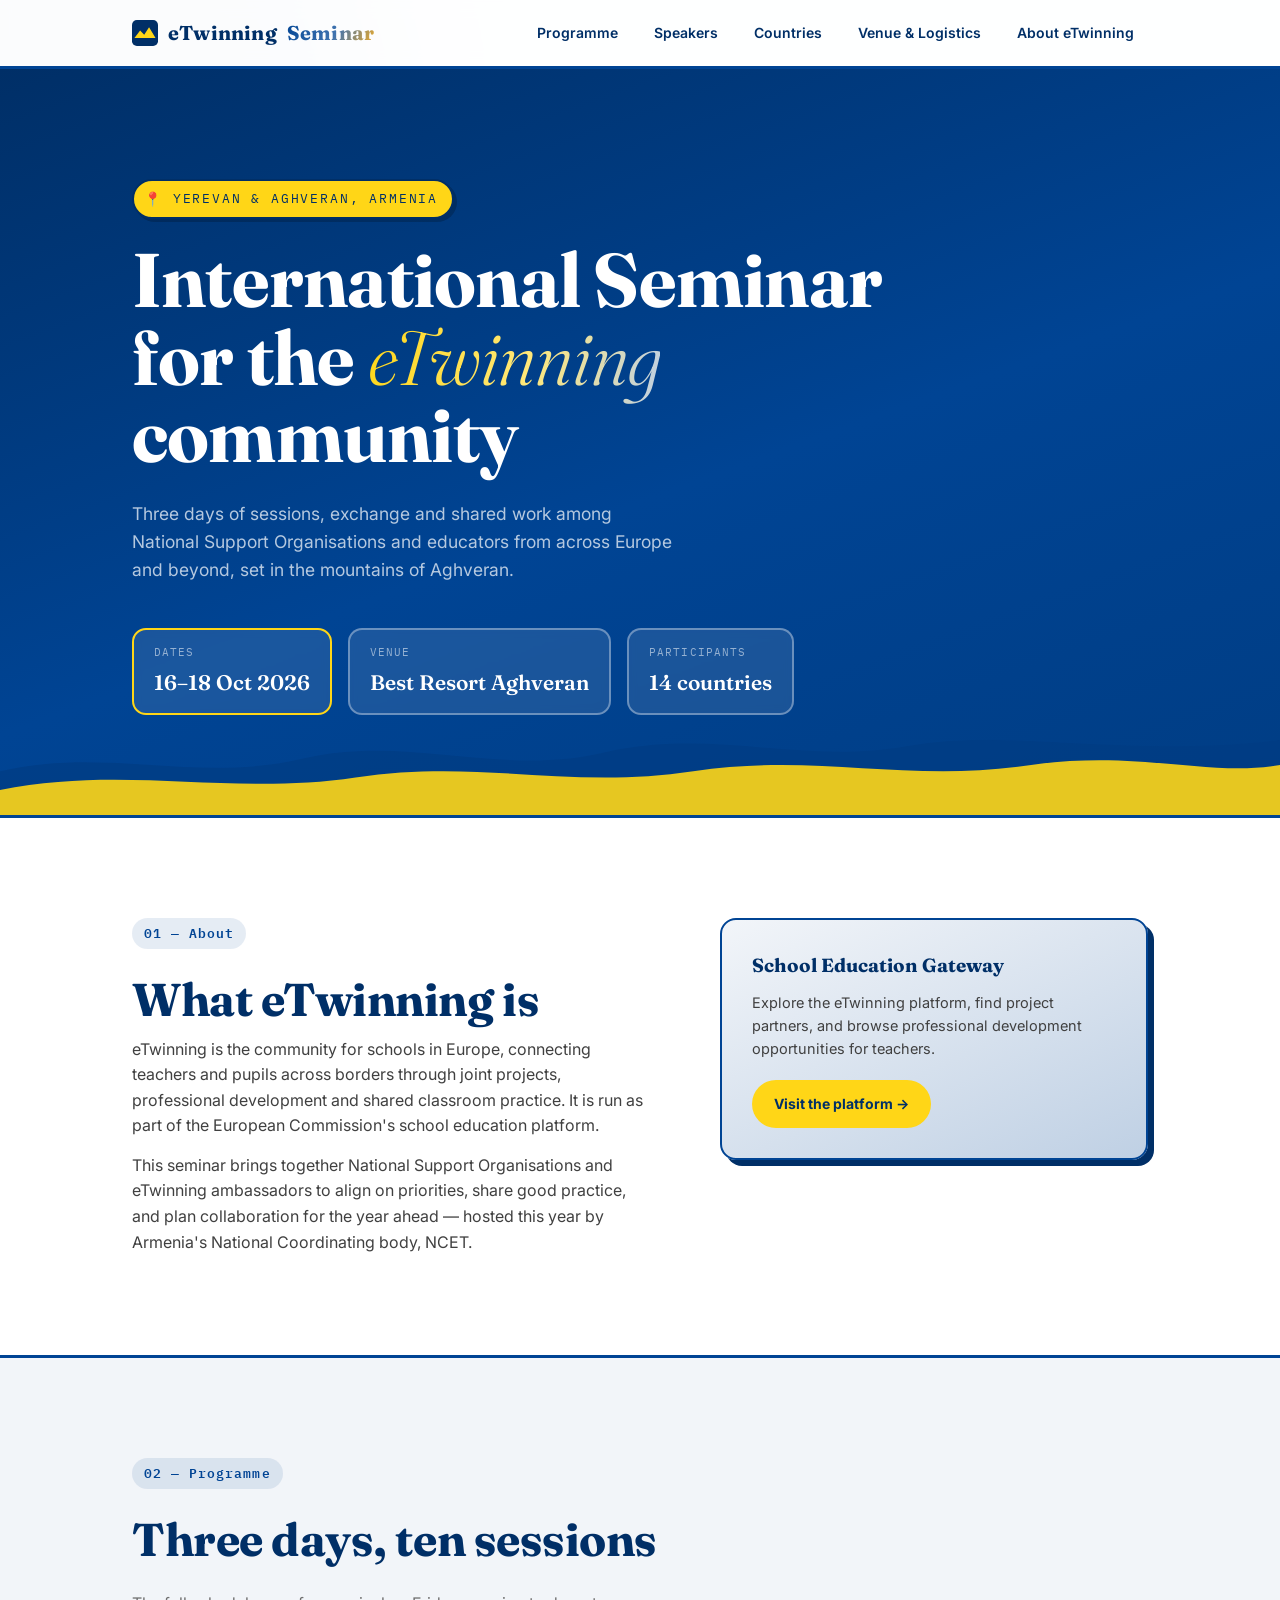
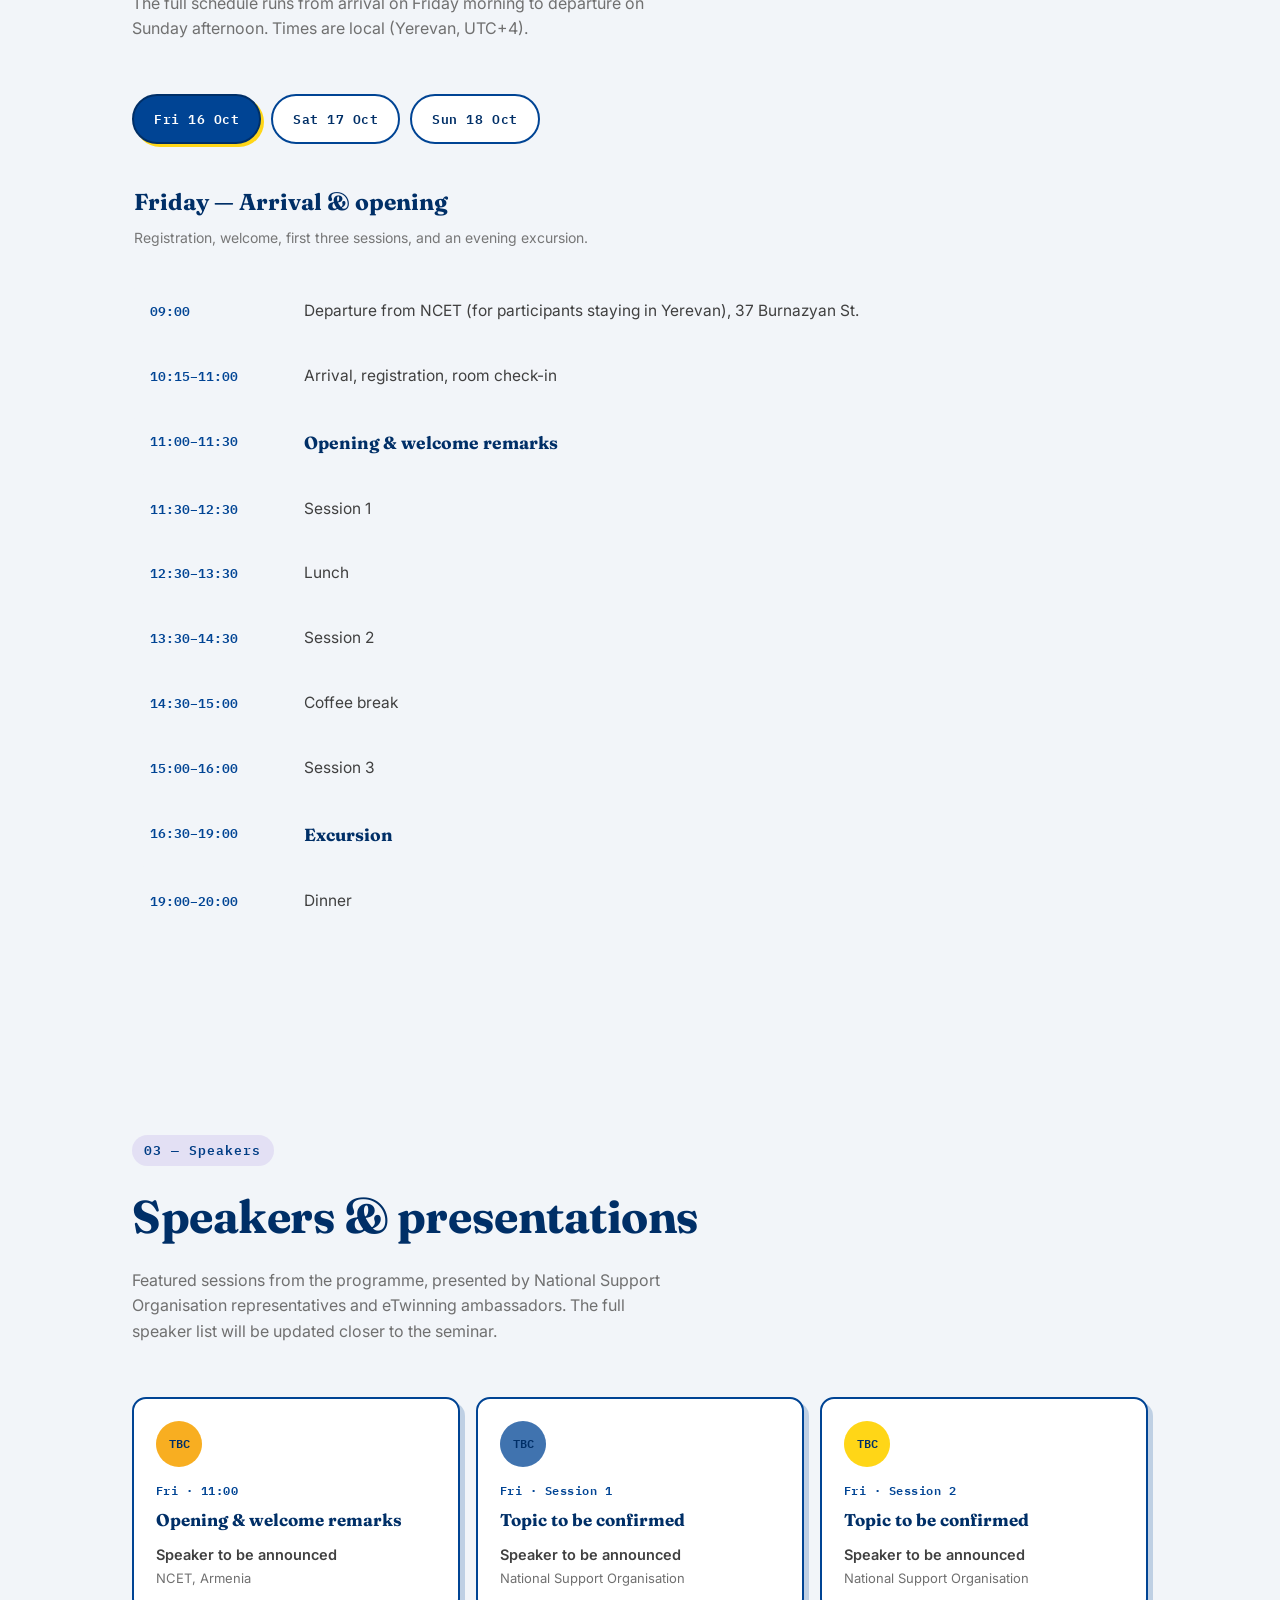
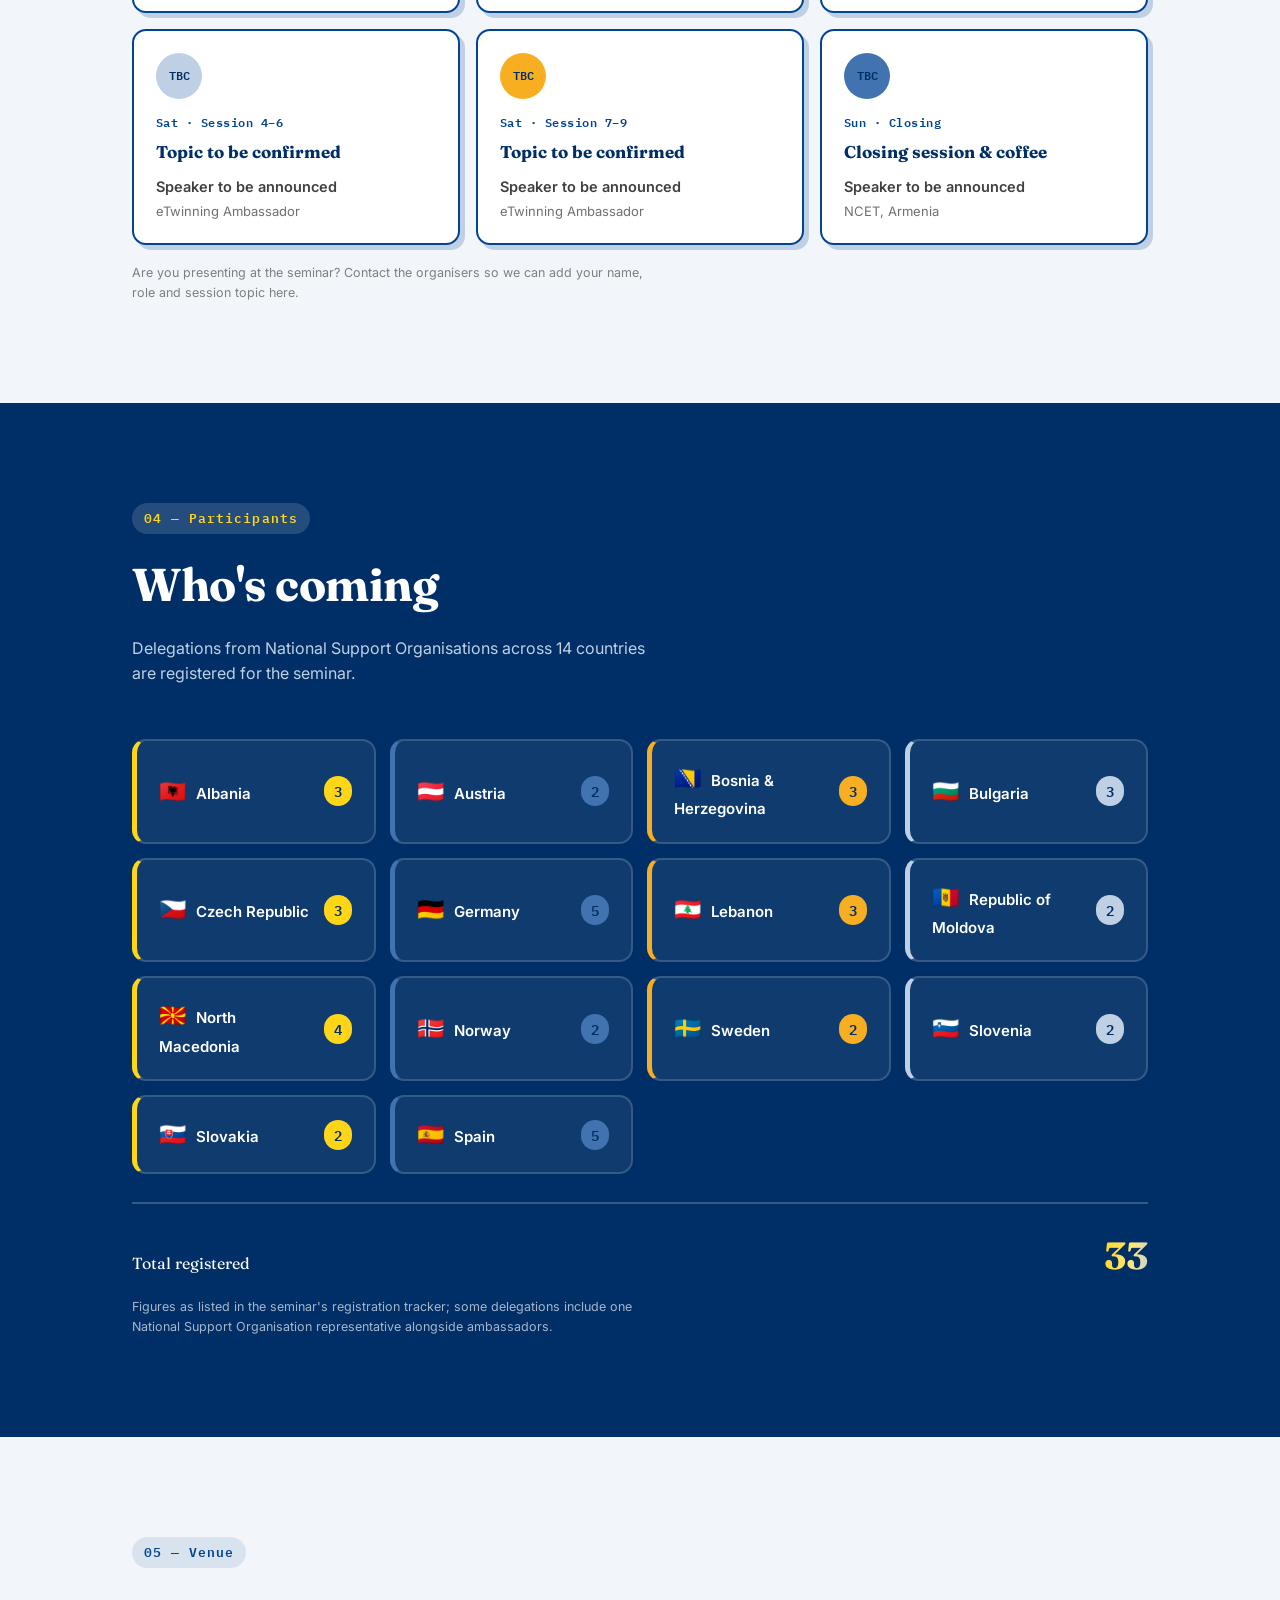
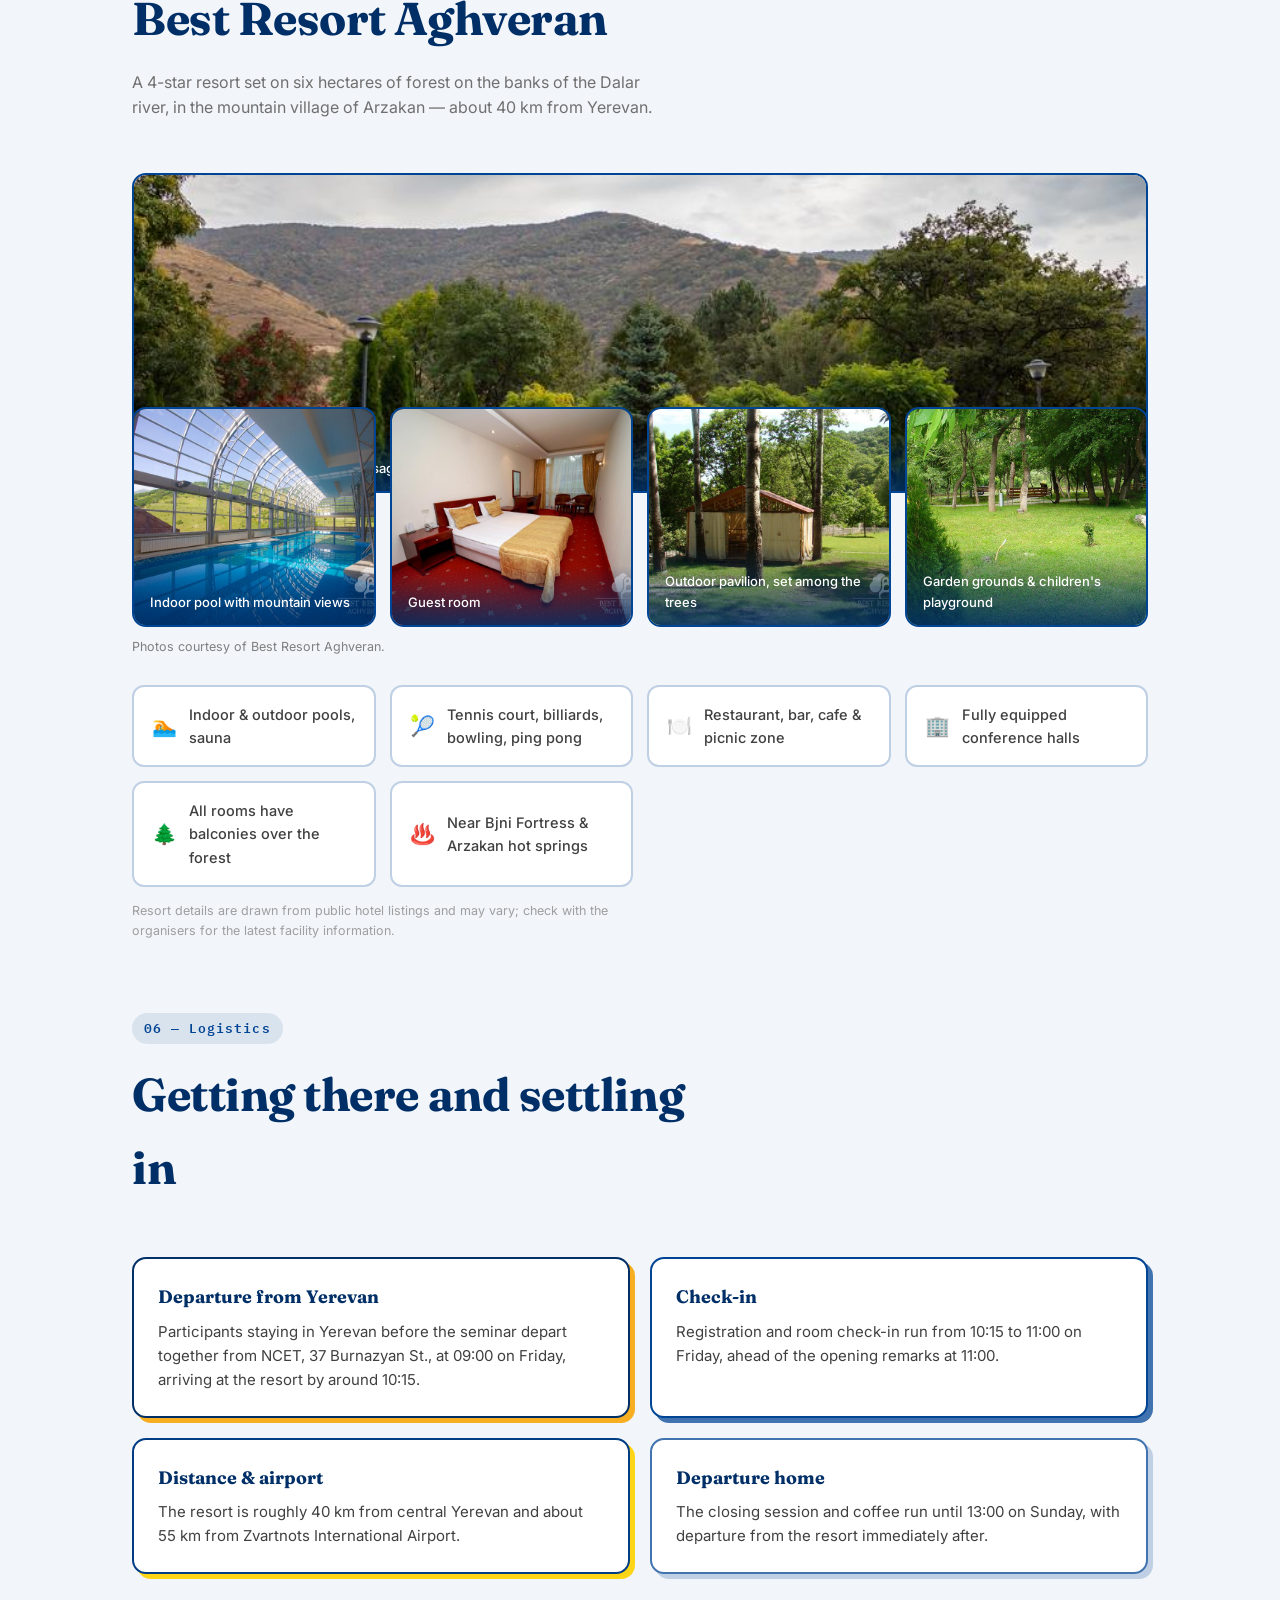
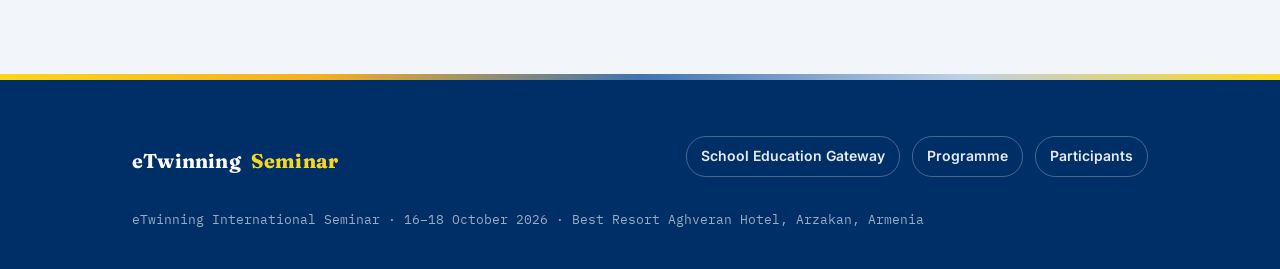
==== commit a6ffd4f8: "Rename index_fixed.html to index.html" ====
--- a/index.html
+++ b/index.html
@@ -4,7 +4,7 @@
 <meta charset="UTF-8">
 <meta name="viewport" content="width=device-width, initial-scale=1.0">
 <title>eTwinning International Seminar · Aghveran 2026</title>
-<link rel="icon" type="image/svg+xml" href="images/favicon.svg">
+<link rel="icon" type="image/svg+xml" href="favicon.svg">
 <link rel="preconnect" href="https://fonts.googleapis.com">
 <link rel="preconnect" href="https://fonts.gstatic.com" crossorigin>
 <link href="https://fonts.googleapis.com/css2?family=Fraunces:opsz,wght@9..144,300;9..144,500;9..144,600;9..144,700;9..144,900&family=Inter:wght@400;500;600;700&family=IBM+Plex+Mono:wght@400;500&display=swap" rel="stylesheet">
@@ -20,7 +20,7 @@
 
 <nav>
   <div class="wrap">
-    <div class="brand"><img src="images/favicon.svg" alt=""> eTwinning <span>Seminar</span></div>
+    <div class="brand"><img src="favicon.svg" alt=""> eTwinning <span>Seminar</span></div>
     <div class="navlinks">
       <a href="#programme">Programme</a>
       <a href="#speakers">Speakers</a>
@@ -32,7 +32,7 @@
 </nav>
 
 <header class="hero">
-  <img class="hero-ridge" src="images/hero-ridge.svg" alt="" role="presentation">
+  <img class="hero-ridge" src="hero-ridge.svg" alt="" role="presentation">
   <div class="wrap">
     <div class="eyebrow mono">Yerevan &amp; Aghveran, Armenia</div>
     <h1>International Seminar<br>for the <em>eTwinning</em> community</h1>
@@ -227,23 +227,23 @@
 
     <div class="venue-gallery">
       <figure class="gallery-item gallery-wide">
-        <img src="images/venue-grounds.jpg" alt="View of the Aghveran mountains and resort grounds">
+        <img src="venue-grounds.jpg" alt="View of the Aghveran mountains and resort grounds">
         <figcaption>The resort grounds, framed by the Tsaghkunyats mountains</figcaption>
       </figure>
       <figure class="gallery-item">
-        <img src="images/venue-pool.jpg" alt="Indoor swimming pool at Best Resort Aghveran">
+        <img src="venue-pool.jpg" alt="Indoor swimming pool at Best Resort Aghveran">
         <figcaption>Indoor pool with mountain views</figcaption>
       </figure>
       <figure class="gallery-item">
-        <img src="images/venue-room.jpg" alt="Guest room at Best Resort Aghveran">
+        <img src="venue-room.jpg" alt="Guest room at Best Resort Aghveran">
         <figcaption>Guest room</figcaption>
       </figure>
       <figure class="gallery-item">
-        <img src="images/venue-pavilion.jpg" alt="Outdoor pavilion among trees at Best Resort Aghveran">
+        <img src="venue-pavilion.jpg" alt="Outdoor pavilion among trees at Best Resort Aghveran">
         <figcaption>Outdoor pavilion, set among the trees</figcaption>
       </figure>
       <figure class="gallery-item">
-        <img src="images/venue-garden.jpg" alt="Garden and children's playground at Best Resort Aghveran">
+        <img src="venue-garden.jpg" alt="Garden and children's playground at Best Resort Aghveran">
         <figcaption>Garden grounds &amp; children's playground</figcaption>
       </figure>
     </div>
